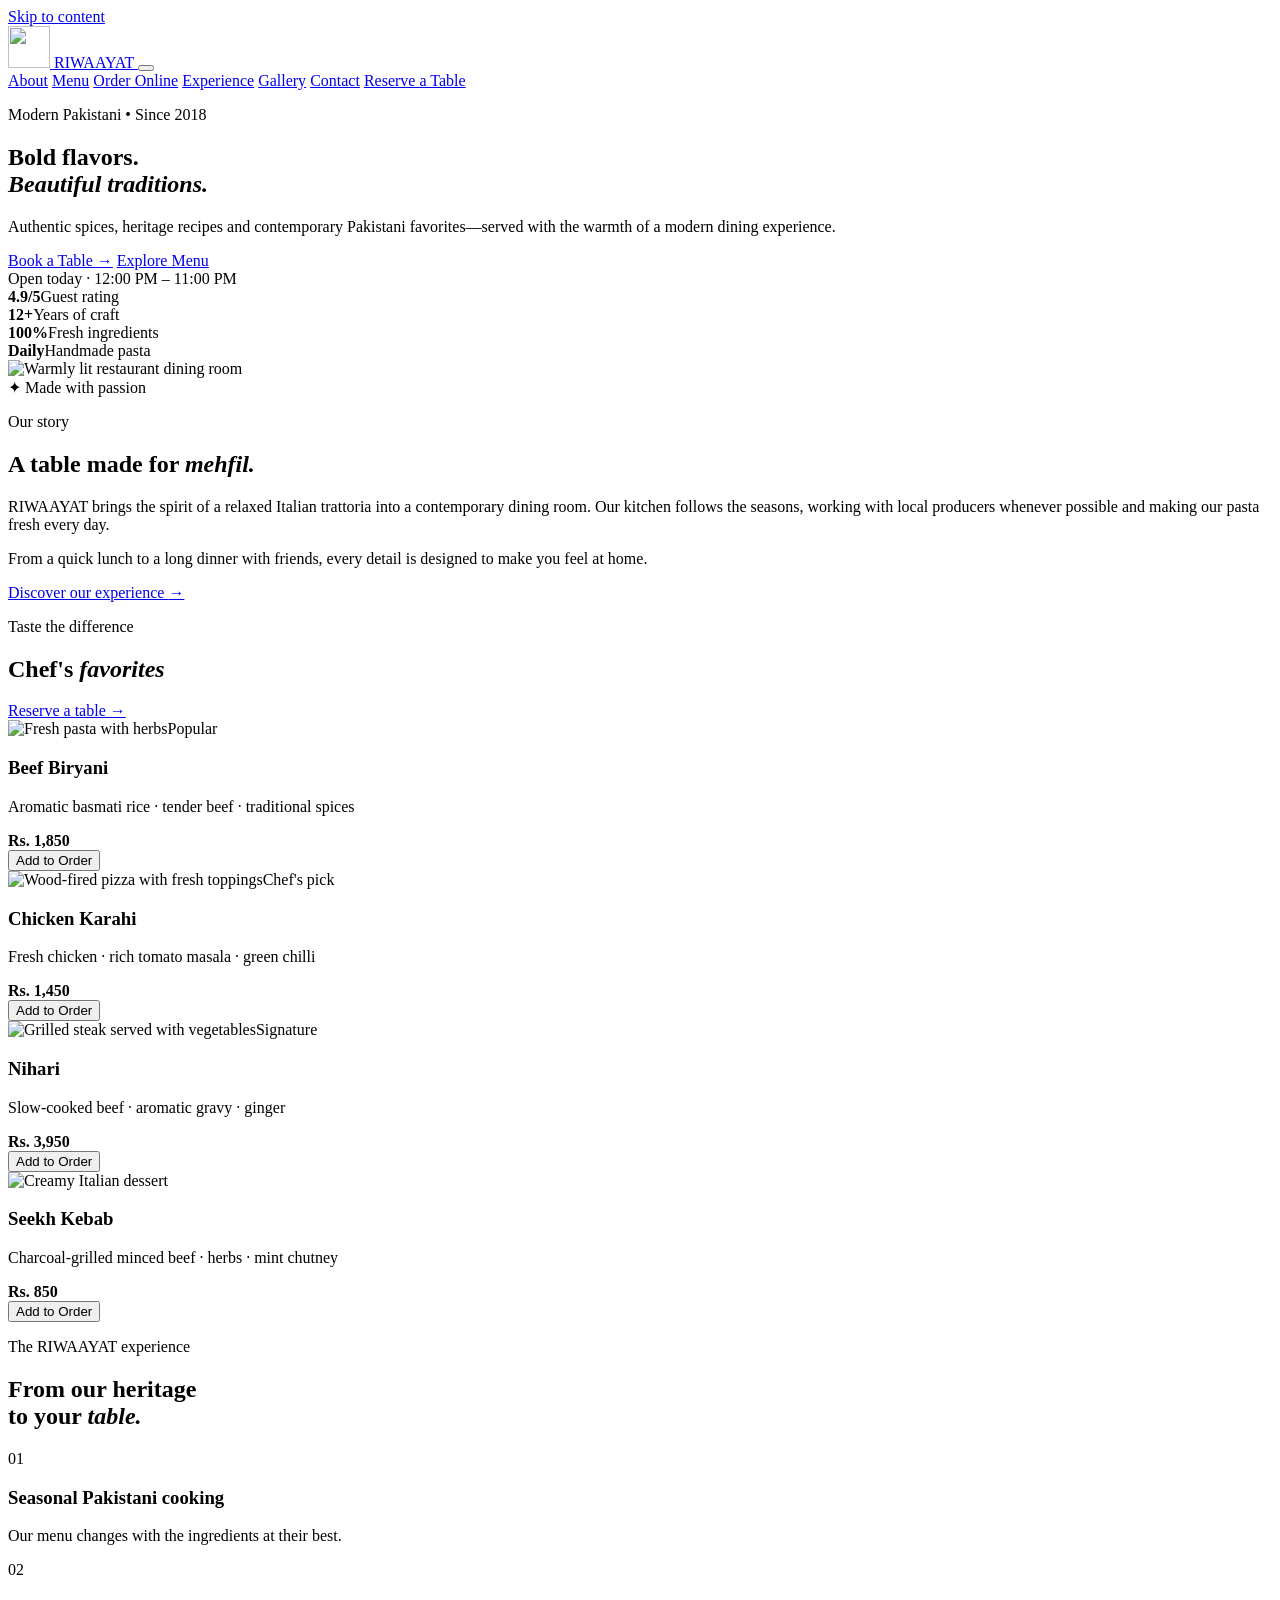
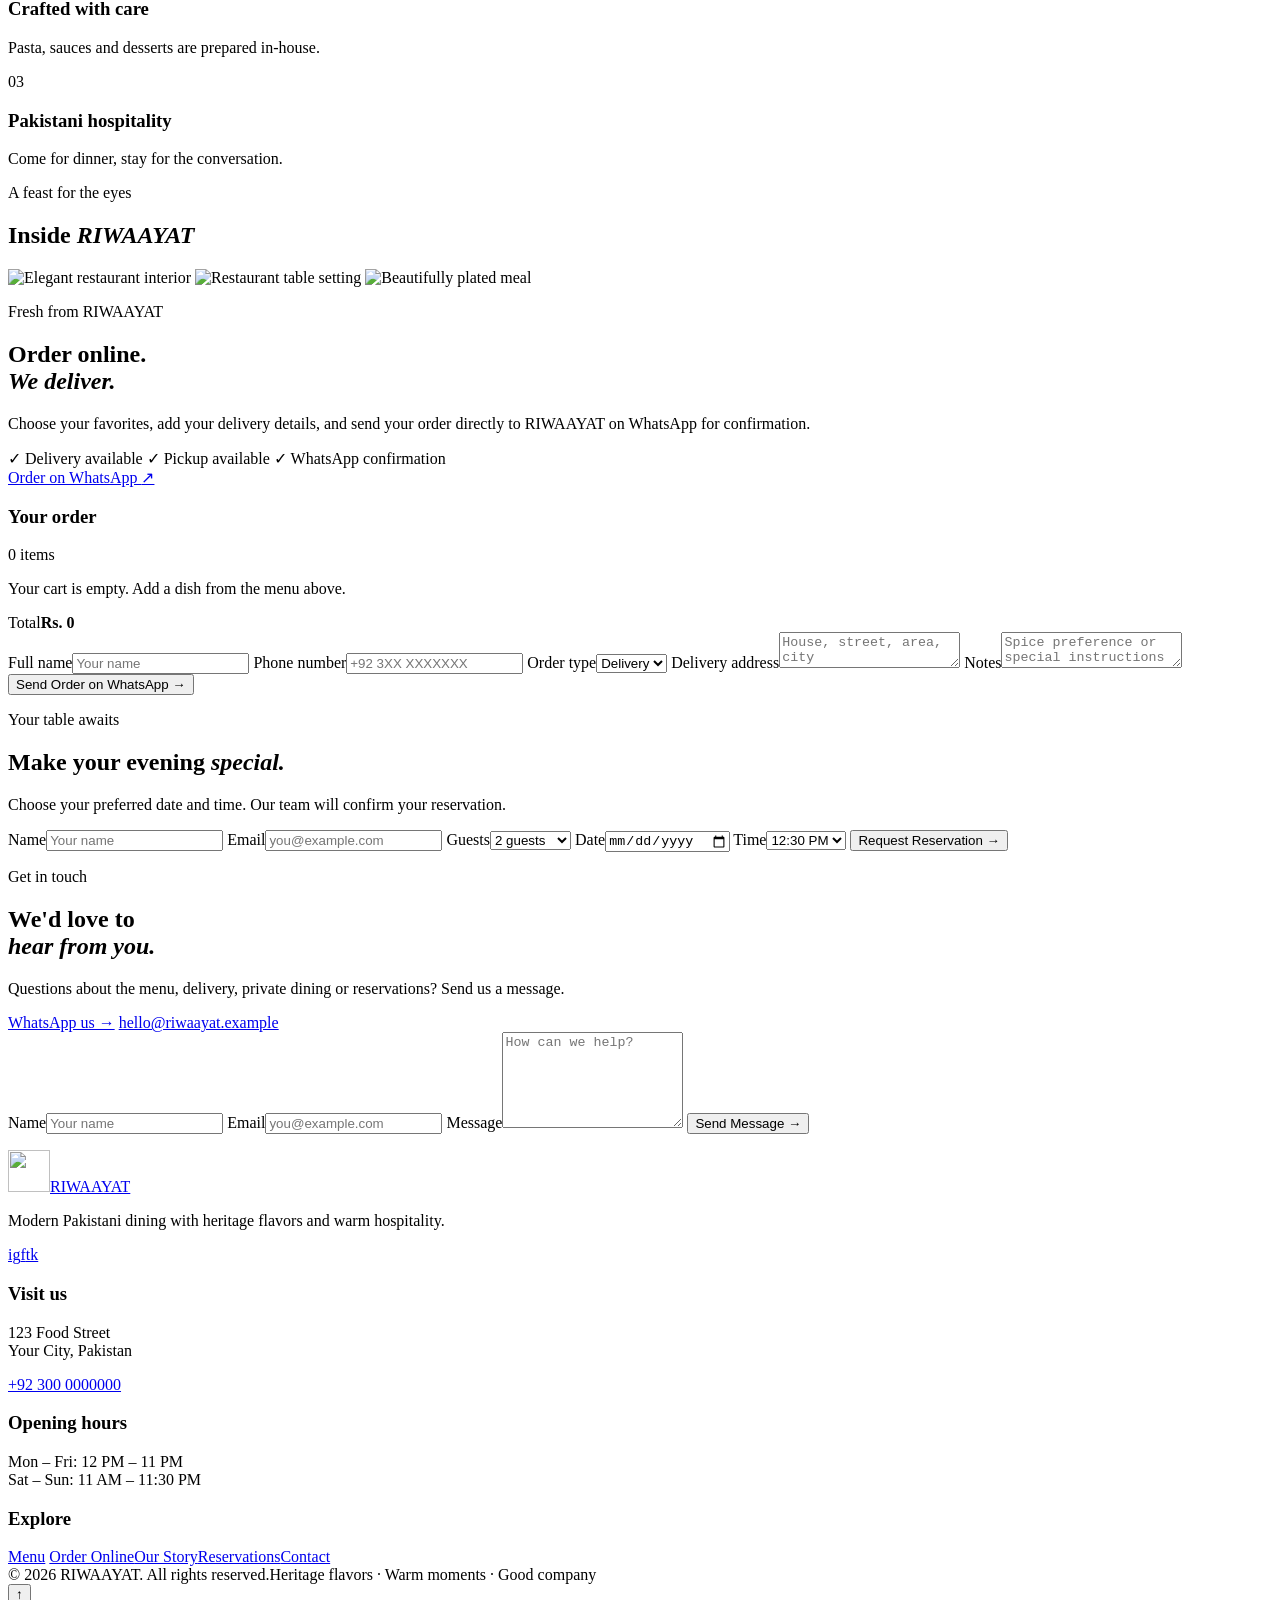
==== index.html @ e5d6a0ea "Add files via upload" ====
<!DOCTYPE html>
<html lang="en">
<head>
  <meta charset="UTF-8">
  <meta name="viewport" content="width=device-width, initial-scale=1.0">
  <title>RIWAAYAT | Modern Pakistani Restaurant</title>
  <meta name="description" content="RIWAAYAT is a modern Pakistani restaurant serving heritage flavors, contemporary dishes, seasonal ingredients, and warm hospitality. Reserve your table today.">
  <meta name="keywords" content="Pakistani restaurant, Pakistani food, desi cuisine, fine dining, restaurant, dinner, lunch, reservations">
  <meta name="author" content="RIWAAYAT Restaurant">
  <meta name="robots" content="index, follow">
  <link rel="canonical" href="https://example.com/">
  <meta property="og:type" content="website">
  <meta property="og:title" content="RIWAAYAT | Modern Pakistani Restaurant">
  <meta property="og:description" content="Modern Pakistani dining, heritage flavors, seasonal ingredients, and memorable experiences.">
  <meta property="og:image" content="https://images.unsplash.com/photo-1552566626-52f8b828add9?auto=format&fit=crop&w=1600&q=85">
  <meta property="og:url" content="https://example.com/">
  <meta name="twitter:card" content="summary_large_image">
  <link rel="icon" href="assets/logo.svg" type="image/svg+xml">
  <link rel="preconnect" href="https://fonts.googleapis.com">
  <link rel="preconnect" href="https://fonts.gstatic.com" crossorigin>
  <link href="https://fonts.googleapis.com/css2?family=DM+Sans:wght@400;500;600;700&family=Playfair+Display:wght@600;700&display=swap" rel="stylesheet">
  <link rel="stylesheet" href="css/style.css">
  <script type="application/ld+json">
  {
    "@context":"https://schema.org",
    "@type":"Restaurant",
    "name":"RIWAAYAT",
    "description":"Modern Pakistani restaurant serving heritage recipes, contemporary specialties and seasonal dishes.",
    "url":"https://example.com/",
    "telephone":"+92-300-0000000",
    "priceRange":"$$",
    "servesCuisine":["Pakistani","South Asian","Desi"],
    "acceptsReservations":"True",
    "openingHoursSpecification":[
      {"@type":"OpeningHoursSpecification","dayOfWeek":["Monday","Tuesday","Wednesday","Thursday","Friday"],"opens":"12:00","closes":"23:00"},
      {"@type":"OpeningHoursSpecification","dayOfWeek":["Saturday","Sunday"],"opens":"11:00","closes":"23:30"}
    ],
    "address":{"@type":"PostalAddress","streetAddress":"123 Food Street","addressLocality":"Your City","addressCountry":"PK"}
  }
  </script>
</head>
<body>
  <a class="skip-link" href="#main">Skip to content</a>

  <header class="site-header" id="top">
    <nav class="nav container" aria-label="Main navigation">
      <a class="brand" href="#top" aria-label="RIWAAYAT home">
        <img src="assets/logo.svg" alt="" width="42" height="42">
        <span>RIWAAYAT</span>
      </a>
      <button class="menu-toggle" aria-label="Open navigation menu" aria-expanded="false">
        <span></span><span></span><span></span>
      </button>
      <div class="nav-links">
        <a href="#about">About</a>
        <a href="#menu">Menu</a>
        <a href="#order">Order Online</a>
        <a href="#experience">Experience</a>
        <a href="#gallery">Gallery</a>
        <a href="#contact-us">Contact</a>
        <a class="nav-cta" href="#reserve">Reserve a Table</a>
      </div>
    </nav>
  </header>

  <main id="main">
    <section class="hero" aria-label="Restaurant introduction">
      <div class="hero-overlay"></div>
      <div class="container hero-content">
        <p class="eyebrow">Modern Pakistani • Since 2018</p>
        <h1>Bold flavors.<br><em>Beautiful traditions.</em></h1>
        <p class="hero-text">Authentic spices, heritage recipes and contemporary Pakistani favorites—served with the warmth of a modern dining experience.</p>
        <div class="hero-actions">
          <a class="btn btn-primary" href="#reserve">Book a Table <span>→</span></a>
          <a class="btn btn-ghost" href="#menu">Explore Menu</a>
        </div>
        <div class="hero-note">
          <span class="status-dot"></span>
          Open today · 12:00 PM – 11:00 PM
        </div>
      </div>
    </section>

    <section class="trust-strip" aria-label="Restaurant highlights">
      <div class="container trust-grid">
        <div><strong>4.9/5</strong><span>Guest rating</span></div>
        <div><strong>12+</strong><span>Years of craft</span></div>
        <div><strong>100%</strong><span>Fresh ingredients</span></div>
        <div><strong>Daily</strong><span>Handmade pasta</span></div>
      </div>
    </section>

    <section class="section about" id="about">
      <div class="container split">
        <div class="image-card">
          <img src="https://images.unsplash.com/photo-1550966871-3ed3cdb5ed0c?auto=format&fit=crop&w=1000&q=85" alt="Warmly lit restaurant dining room" loading="lazy">
          <div class="image-badge"><span>✦</span> Made with passion</div>
        </div>
        <div class="section-copy">
          <p class="eyebrow">Our story</p>
          <h2>A table made for <em>mehfil.</em></h2>
          <p>RIWAAYAT brings the spirit of a relaxed Italian trattoria into a contemporary dining room. Our kitchen follows the seasons, working with local producers whenever possible and making our pasta fresh every day.</p>
          <p>From a quick lunch to a long dinner with friends, every detail is designed to make you feel at home.</p>
          <a class="text-link" href="#experience">Discover our experience <span>→</span></a>
        </div>
      </div>
    </section>

    <section class="section menu-section" id="menu">
      <div class="container">
        <div class="section-heading">
          <div>
            <p class="eyebrow">Taste the difference</p>
            <h2>Chef's <em>favorites</em></h2>
          </div>
          <a class="text-link" href="#reserve">Reserve a table <span>→</span></a>
        </div>
        <div class="menu-grid">
          <article class="dish">
            <div class="dish-image"><img src="assets/biryani.jpg" alt="Fresh pasta with herbs" loading="lazy"><span class="dish-tag">Popular</span></div>
            <div class="dish-info"><div><h3>Beef Biryani</h3><p>Aromatic basmati rice · tender beef · traditional spices</p></div><strong>Rs. 1,850</strong></div><button class="add-order" data-item="Beef Biryani" data-price="1850">Add to Order</button></article>
          <article class="dish">
            <div class="dish-image"><img src="assets/karahi.jpg" alt="Wood-fired pizza with fresh toppings" loading="lazy"><span class="dish-tag">Chef's pick</span></div>
            <div class="dish-info"><div><h3>Chicken Karahi</h3><p>Fresh chicken · rich tomato masala · green chilli</p></div><strong>Rs. 1,450</strong></div><button class="add-order" data-item="Chicken Karahi" data-price="1450">Add to Order</button></article>
          <article class="dish">
            <div class="dish-image"><img src="assets/nihari.jpg" alt="Grilled steak served with vegetables" loading="lazy"><span class="dish-tag">Signature</span></div>
            <div class="dish-info"><div><h3>Nihari</h3><p>Slow-cooked beef · aromatic gravy · ginger</p></div><strong>Rs. 3,950</strong></div><button class="add-order" data-item="Nihari" data-price="3950">Add to Order</button></article>
          <article class="dish">
            <div class="dish-image"><img src="assets/seekh-kebab.jpg" alt="Creamy Italian dessert" loading="lazy"></div>
            <div class="dish-info"><div><h3>Seekh Kebab</h3><p>Charcoal-grilled minced beef · herbs · mint chutney</p></div><strong>Rs. 850</strong></div><button class="add-order" data-item="Seekh Kebab" data-price="850">Add to Order</button></article>
        </div>
      </div>
    </section>

    <section class="feature-band" id="experience">
      <div class="container feature-content">
        <div>
          <p class="eyebrow">The RIWAAYAT experience</p>
          <h2>From our heritage<br>to your <em>table.</em></h2>
        </div>
        <div class="feature-list">
          <div><span>01</span><div><h3>Seasonal Pakistani cooking</h3><p>Our menu changes with the ingredients at their best.</p></div></div>
          <div><span>02</span><div><h3>Crafted with care</h3><p>Pasta, sauces and desserts are prepared in-house.</p></div></div>
          <div><span>03</span><div><h3>Pakistani hospitality</h3><p>Come for dinner, stay for the conversation.</p></div></div>
        </div>
      </div>
    </section>

    <section class="section gallery-section" id="gallery">
      <div class="container">
        <div class="section-heading center">
          <p class="eyebrow">A feast for the eyes</p>
          <h2>Inside <em>RIWAAYAT</em></h2>
        </div>
        <div class="gallery-grid">
          <img class="g-large" src="https://images.unsplash.com/photo-1517248135467-4c7edcad34c4?auto=format&fit=crop&w=1200&q=85" alt="Elegant restaurant interior" loading="lazy">
          <img src="https://images.unsplash.com/photo-1414235077428-338989a2e8c0?auto=format&fit=crop&w=900&q=85" alt="Restaurant table setting" loading="lazy">
          <img src="https://images.unsplash.com/photo-1504674900247-0877df9cc836?auto=format&fit=crop&w=900&q=85" alt="Beautifully plated meal" loading="lazy">
        </div>
      </div>
    </section>


    <section class="section order-section" id="order">
      <div class="container order-layout">
        <div>
          <p class="eyebrow">Fresh from RIWAAYAT</p>
          <h2>Order online.<br><em>We deliver.</em></h2>
          <p class="order-intro">Choose your favorites, add your delivery details, and send your order directly to RIWAAYAT on WhatsApp for confirmation.</p>
          <div class="delivery-points">
            <span>✓ Delivery available</span>
            <span>✓ Pickup available</span>
            <span>✓ WhatsApp confirmation</span>
          </div>
          <a class="whatsapp-big" id="whatsappOrderLink" href="https://wa.me/923097596731" target="_blank" rel="noopener">Order on WhatsApp <span>↗</span></a>
        </div>
        <div class="order-card">
          <div class="order-card-head"><h3>Your order</h3><span id="cartCount">0 items</span></div>
          <div id="cartItems" class="cart-items"><p class="empty-cart">Your cart is empty. Add a dish from the menu above.</p></div>
          <div class="cart-total"><span>Total</span><strong id="cartTotal">Rs. 0</strong></div>
          <form id="orderForm" class="order-form">
            <label>Full name<input name="customer" required placeholder="Your name"></label>
            <label>Phone number<input name="phone" type="tel" required placeholder="+92 3XX XXXXXXX"></label>
            <label>Order type<select name="orderType" id="orderType"><option value="Delivery">Delivery</option><option value="Pickup">Pickup</option></select></label>
            <label id="addressWrap">Delivery address<textarea name="address" rows="2" placeholder="House, street, area, city"></textarea></label>
            <label>Notes<textarea name="notes" rows="2" placeholder="Spice preference or special instructions"></textarea></label>
            <button class="btn btn-primary" type="submit">Send Order on WhatsApp <span>→</span></button>
            <p class="form-message" id="orderMessage" role="status"></p>
          </form>
        </div>
      </div>
    </section>

    <section class="reserve-section" id="reserve">
      <div class="container reserve-box">
        <div>
          <p class="eyebrow">Your table awaits</p>
          <h2>Make your evening <em>special.</em></h2>
          <p>Choose your preferred date and time. Our team will confirm your reservation.</p>
        </div>
        <form class="reservation-form" id="reservationForm">
          <label>Name<input type="text" name="name" placeholder="Your name" required></label>
          <label>Email<input type="email" name="email" placeholder="you@example.com" required></label>
          <label>Guests<select name="guests"><option>2 guests</option><option>3 guests</option><option>4 guests</option><option>5 guests</option><option>6+ guests</option></select></label>
          <label>Date<input type="date" name="date" required></label>
          <label>Time<select name="time"><option>12:30 PM</option><option>2:00 PM</option><option>7:00 PM</option><option>8:30 PM</option><option>10:00 PM</option></select></label>
          <button class="btn btn-primary" type="submit">Request Reservation <span>→</span></button>
          <p class="form-message" role="status"></p>
        </form>
      </div>
    </section>

    <section class="section contact-section" id="contact-us">
      <div class="container contact-grid">
        <div>
          <p class="eyebrow">Get in touch</p>
          <h2>We'd love to<br><em>hear from you.</em></h2>
          <p>Questions about the menu, delivery, private dining or reservations? Send us a message.</p>
          <a class="whatsapp-line" href="https://wa.me/923097596731" target="_blank" rel="noopener">WhatsApp us →</a>
          <a class="email-line" href="mailto:hello@riwaayat.example">hello@riwaayat.example</a>
        </div>
        <form class="contact-form" id="contactForm">
          <label>Name<input name="name" required placeholder="Your name"></label>
          <label>Email<input name="email" type="email" required placeholder="you@example.com"></label>
          <label>Message<textarea name="message" rows="6" required placeholder="How can we help?"></textarea></label>
          <button class="btn btn-primary" type="submit">Send Message <span>→</span></button>
          <p class="form-message" id="contactMessage" role="status"></p>
        </form>
      </div>
    </section>

  </main>

  <footer class="footer" id="contact">
    <div class="container footer-grid">
      <div class="footer-brand">
        <a class="brand" href="#top"><img src="assets/logo.svg" alt="" width="42" height="42"><span>RIWAAYAT</span></a>
        <p>Modern Pakistani dining with heritage flavors and warm hospitality.</p>
        <div class="socials"><a href="#" aria-label="Instagram">ig</a><a href="#" aria-label="Facebook">f</a><a href="#" aria-label="TikTok">tk</a></div>
      </div>
      <div><h3>Visit us</h3><p>123 Food Street<br>Your City, Pakistan</p><a href="tel:+923097596731">+92 300 0000000</a></div>
      <div><h3>Opening hours</h3><p>Mon – Fri: 12 PM – 11 PM<br>Sat – Sun: 11 AM – 11:30 PM</p></div>
      <div><h3>Explore</h3><a href="#menu">Menu</a>
        <a href="#order">Order Online</a><a href="#about">Our Story</a><a href="#reserve">Reservations</a><a href="#contact-us">Contact</a></div>
    </div>
    <div class="container footer-bottom"><span>© 2026 RIWAAYAT. All rights reserved.</span><span>Heritage flavors · Warm moments · Good company</span></div>
  </footer>

  <button class="to-top" aria-label="Back to top">↑</button>
  <script src="js/script.js"></script>
</body>
</html>
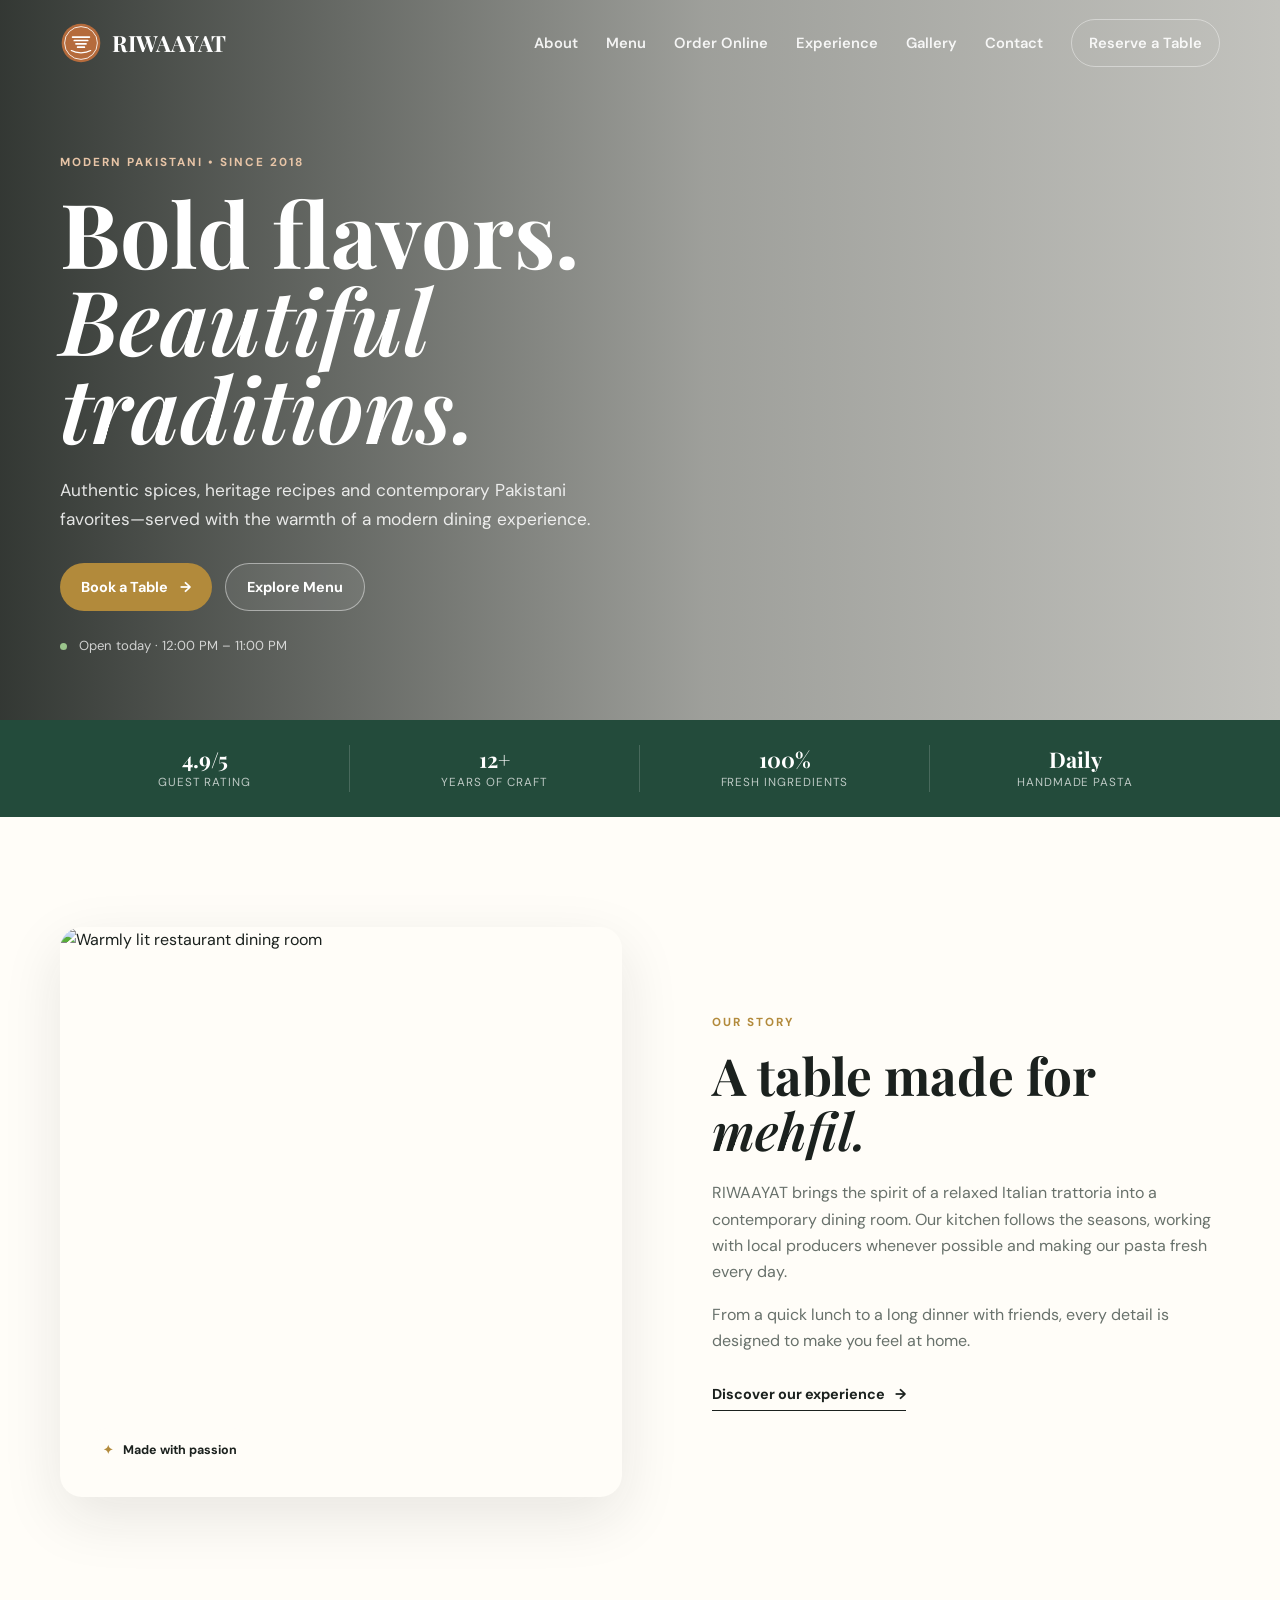
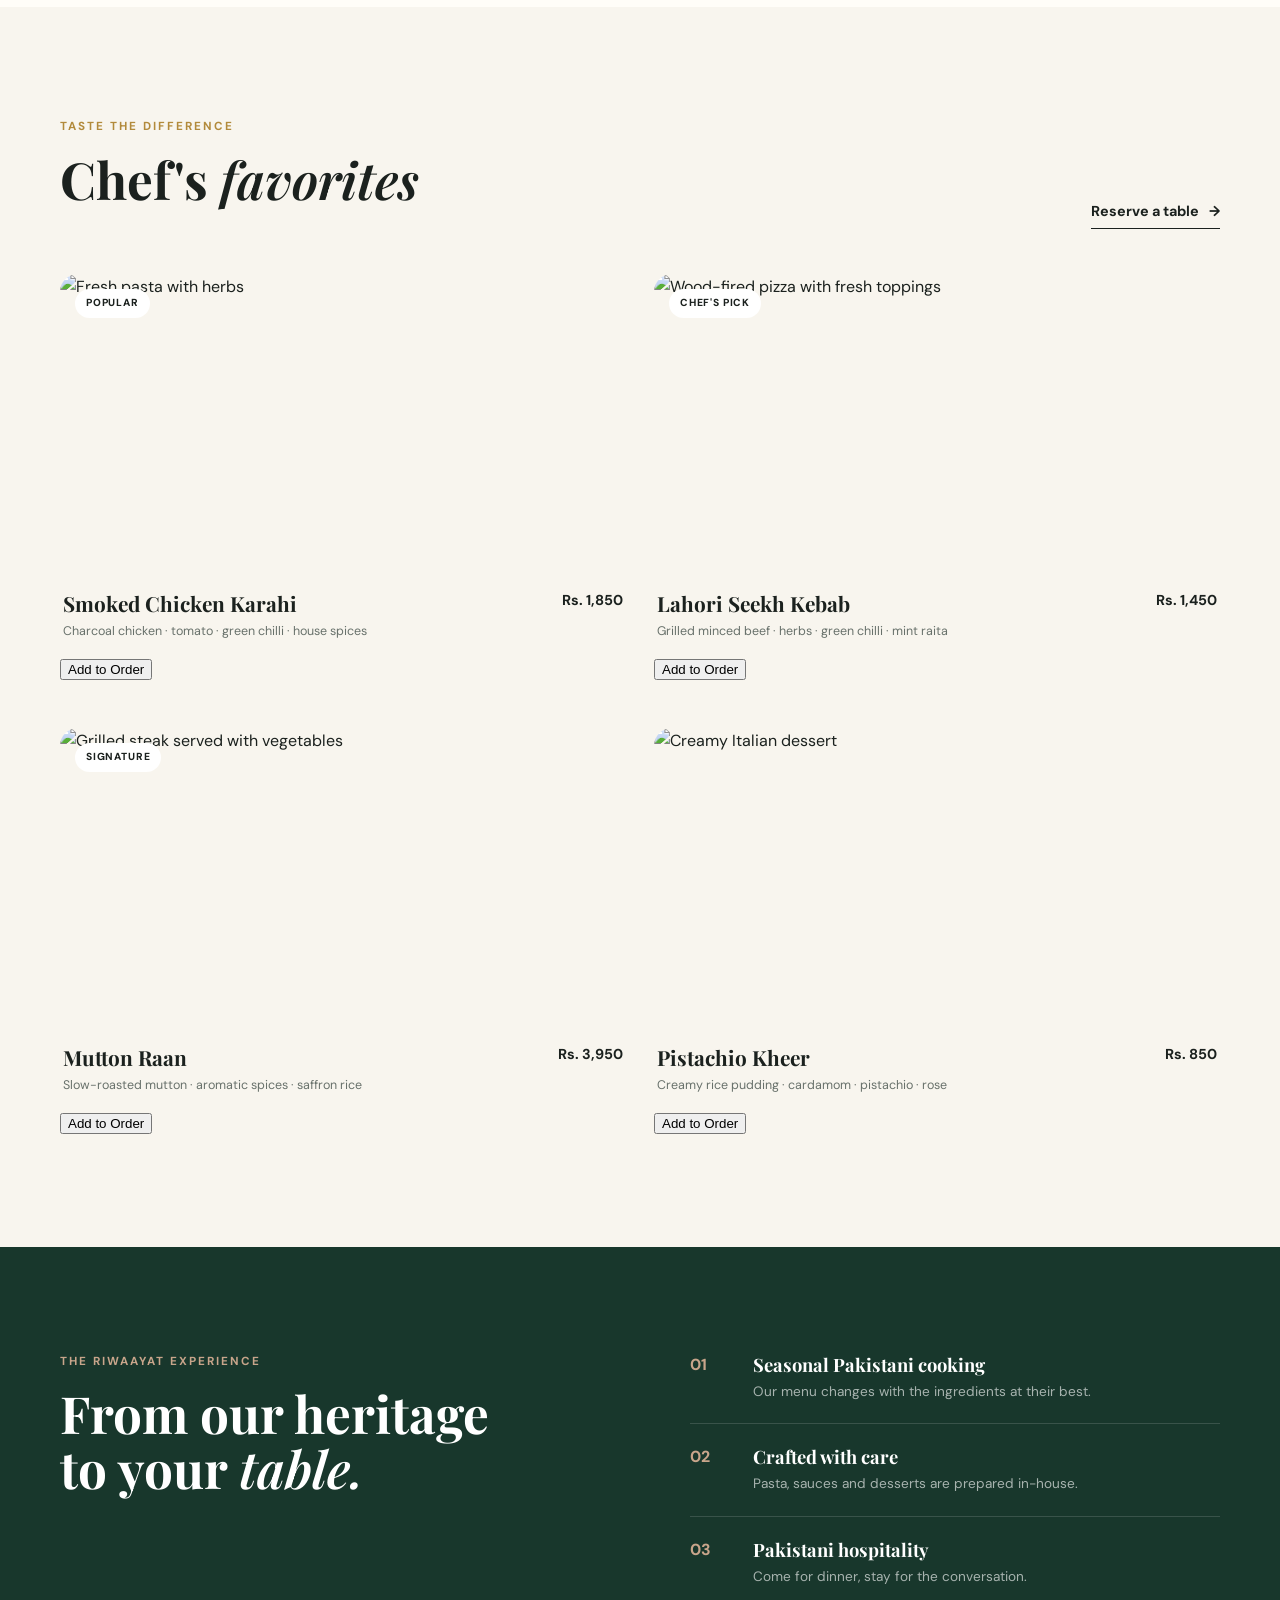
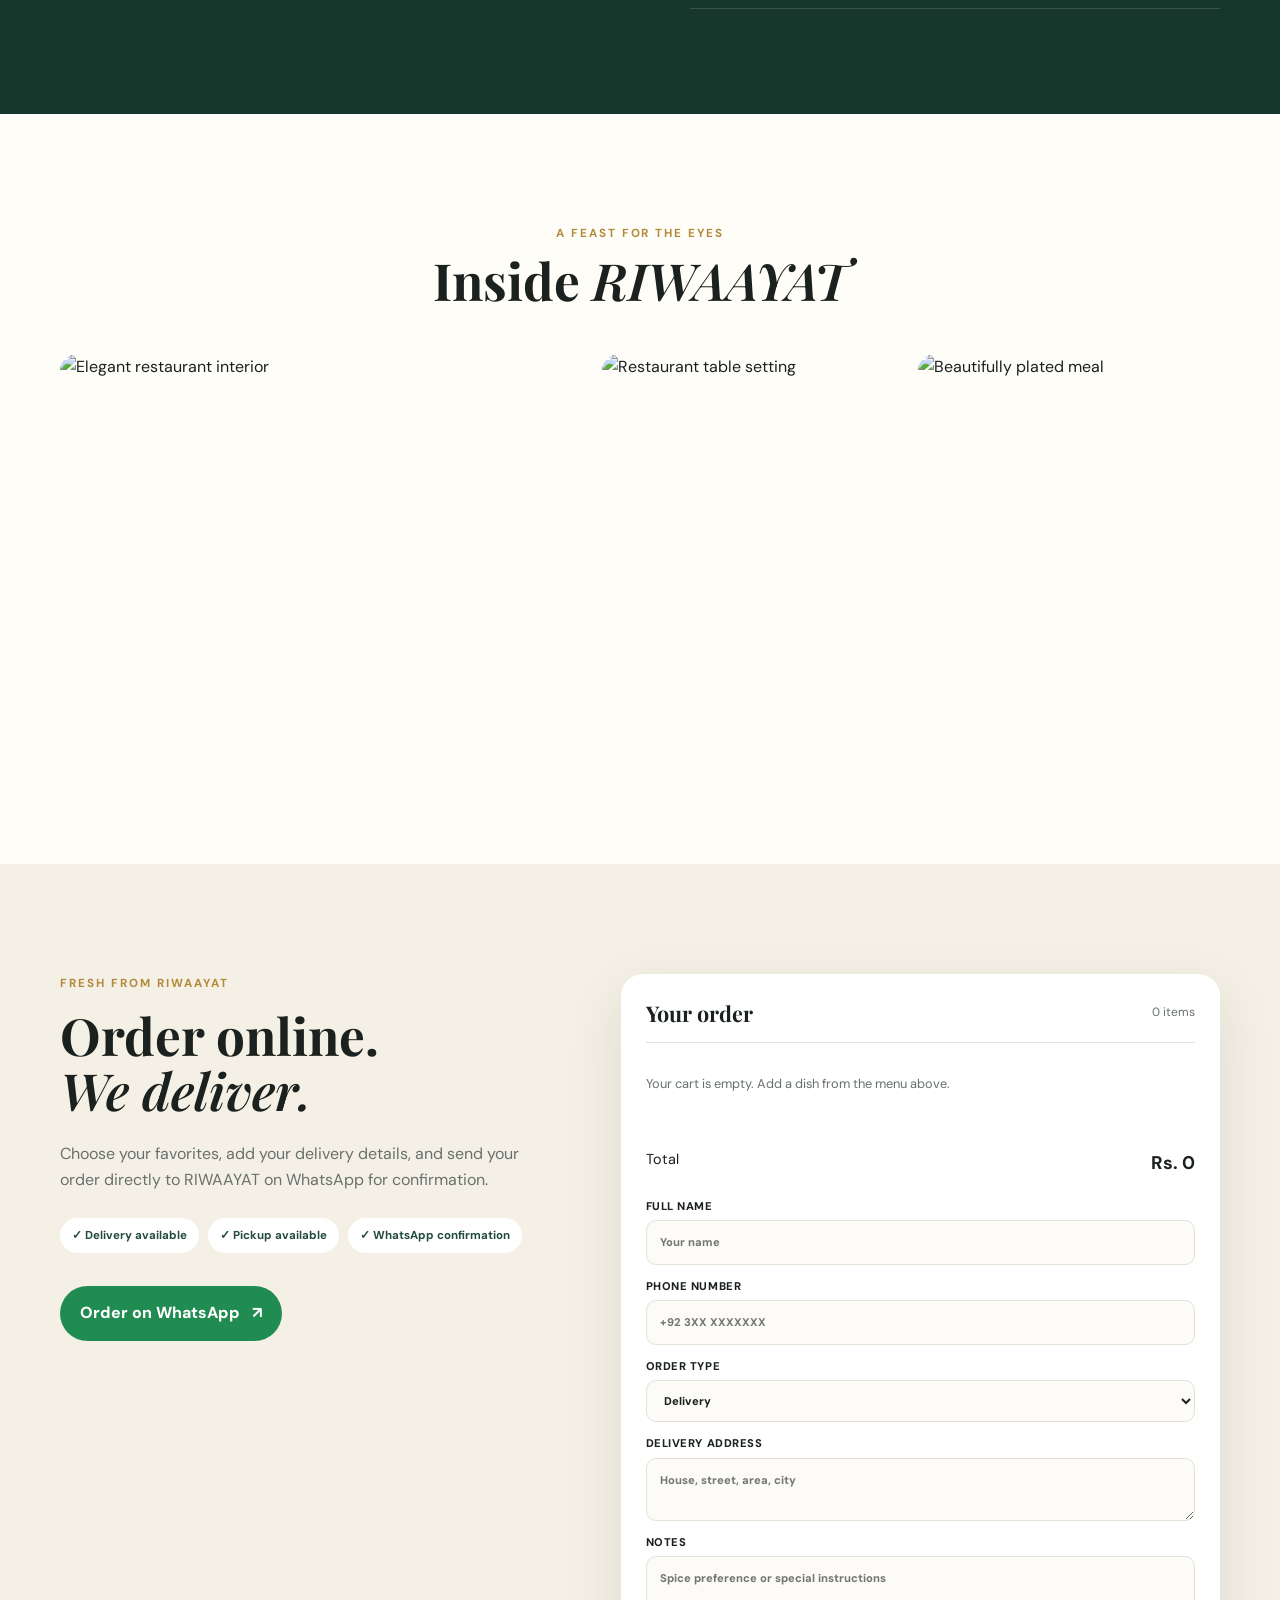
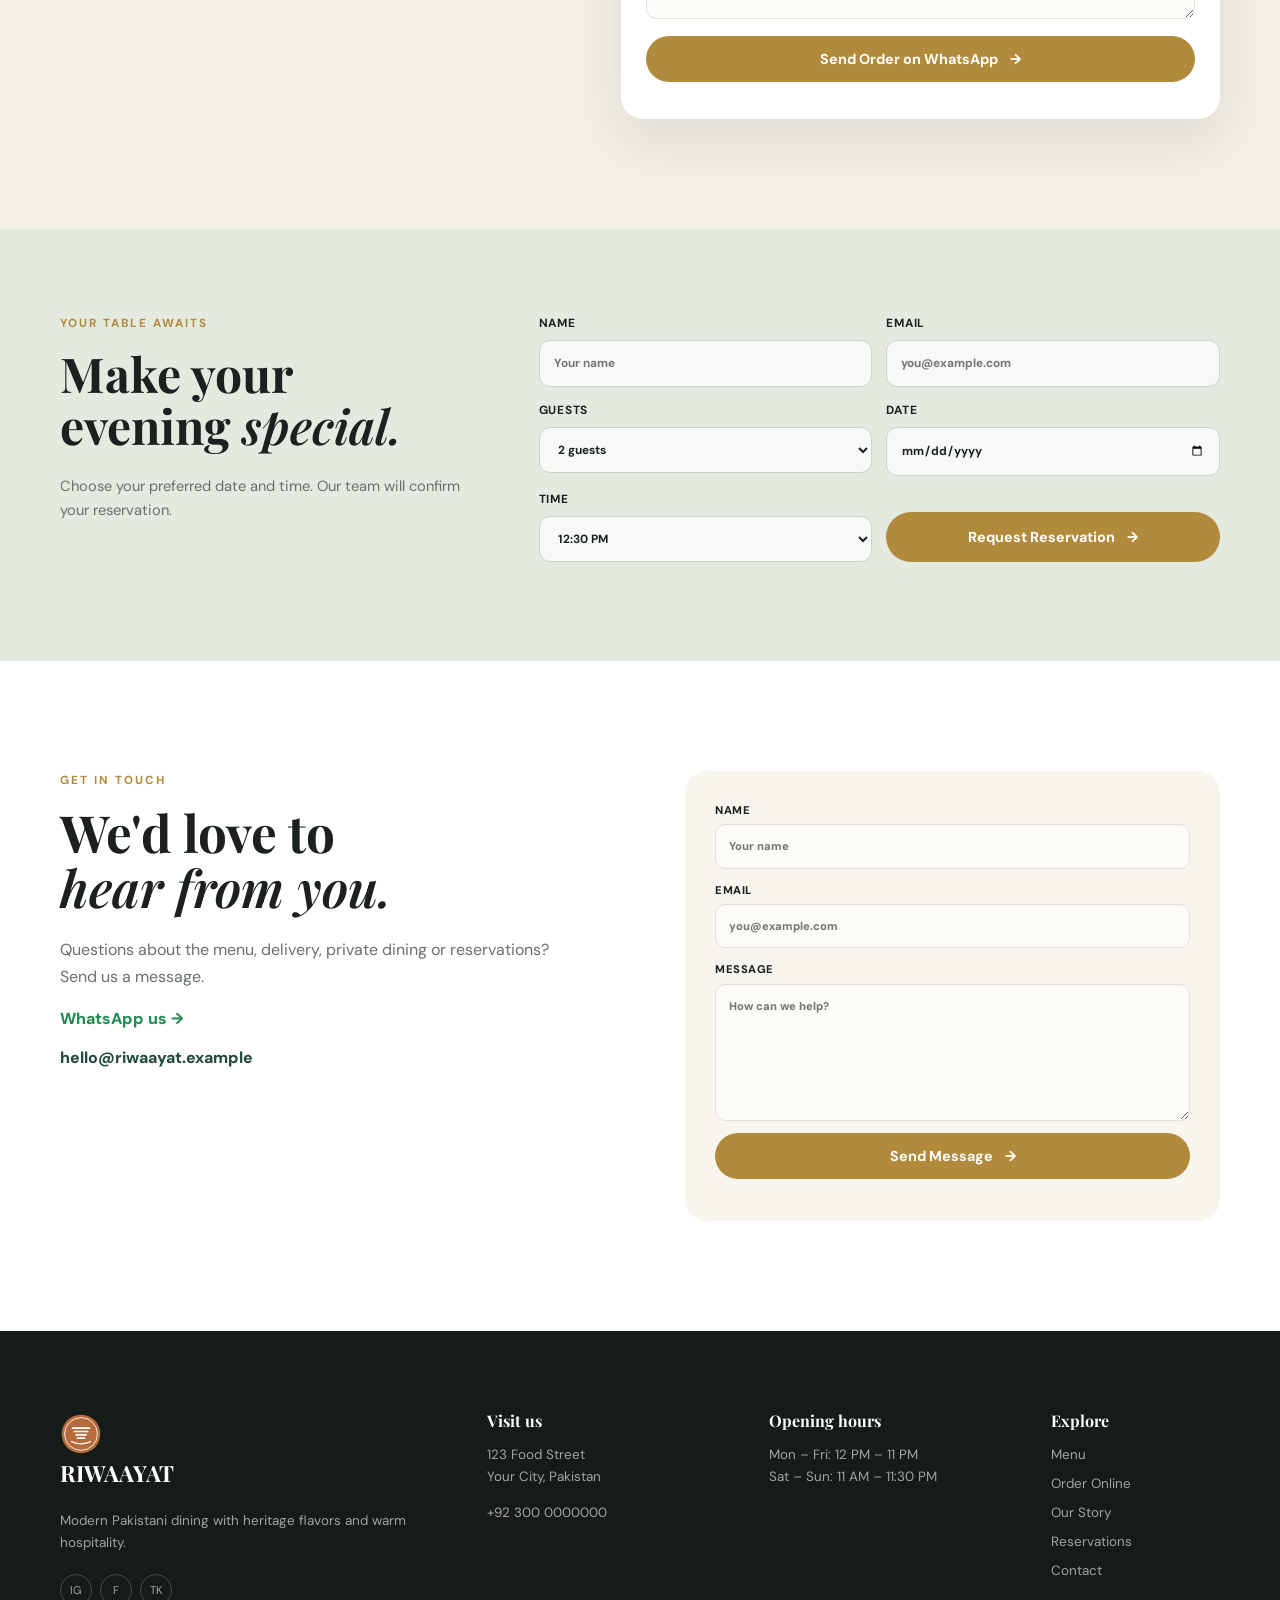
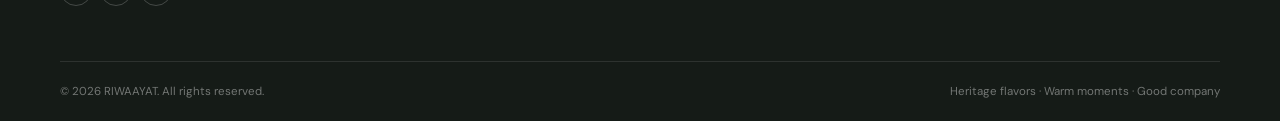
==== commit 057d2c82: "Add files via upload" ====
--- a/index.html
+++ b/index.html
@@ -117,17 +117,17 @@
         </div>
         <div class="menu-grid">
           <article class="dish">
-            <div class="dish-image"><img src="assets/biryani.jpg" alt="Fresh pasta with herbs" loading="lazy"><span class="dish-tag">Popular</span></div>
-            <div class="dish-info"><div><h3>Beef Biryani</h3><p>Aromatic basmati rice · tender beef · traditional spices</p></div><strong>Rs. 1,850</strong></div><button class="add-order" data-item="Beef Biryani" data-price="1850">Add to Order</button></article>
-          <article class="dish">
-            <div class="dish-image"><img src="assets/karahi.jpg" alt="Wood-fired pizza with fresh toppings" loading="lazy"><span class="dish-tag">Chef's pick</span></div>
-            <div class="dish-info"><div><h3>Chicken Karahi</h3><p>Fresh chicken · rich tomato masala · green chilli</p></div><strong>Rs. 1,450</strong></div><button class="add-order" data-item="Chicken Karahi" data-price="1450">Add to Order</button></article>
-          <article class="dish">
-            <div class="dish-image"><img src="assets/nihari.jpg" alt="Grilled steak served with vegetables" loading="lazy"><span class="dish-tag">Signature</span></div>
-            <div class="dish-info"><div><h3>Nihari</h3><p>Slow-cooked beef · aromatic gravy · ginger</p></div><strong>Rs. 3,950</strong></div><button class="add-order" data-item="Nihari" data-price="3950">Add to Order</button></article>
-          <article class="dish">
-            <div class="dish-image"><img src="assets/seekh-kebab.jpg" alt="Creamy Italian dessert" loading="lazy"></div>
-            <div class="dish-info"><div><h3>Seekh Kebab</h3><p>Charcoal-grilled minced beef · herbs · mint chutney</p></div><strong>Rs. 850</strong></div><button class="add-order" data-item="Seekh Kebab" data-price="850">Add to Order</button></article>
+            <div class="dish-image"><img src="https://images.unsplash.com/photo-1473093295043-cdd812d0e601?auto=format&fit=crop&w=800&q=85" alt="Fresh pasta with herbs" loading="lazy"><span class="dish-tag">Popular</span></div>
+            <div class="dish-info"><div><h3>Smoked Chicken Karahi</h3><p>Charcoal chicken · tomato · green chilli · house spices</p></div><strong>Rs. 1,850</strong></div><button class="add-order" data-item="Smoked Chicken Karahi" data-price="1850">Add to Order</button></article>
+          <article class="dish">
+            <div class="dish-image"><img src="https://images.unsplash.com/photo-1574071318508-1cdbab80d002?auto=format&fit=crop&w=800&q=85" alt="Wood-fired pizza with fresh toppings" loading="lazy"><span class="dish-tag">Chef's pick</span></div>
+            <div class="dish-info"><div><h3>Lahori Seekh Kebab</h3><p>Grilled minced beef · herbs · green chilli · mint raita</p></div><strong>Rs. 1,450</strong></div><button class="add-order" data-item="Lahori Seekh Kebab" data-price="1450">Add to Order</button></article>
+          <article class="dish">
+            <div class="dish-image"><img src="https://images.unsplash.com/photo-1544025162-d76694265947?auto=format&fit=crop&w=800&q=85" alt="Grilled steak served with vegetables" loading="lazy"><span class="dish-tag">Signature</span></div>
+            <div class="dish-info"><div><h3>Mutton Raan</h3><p>Slow-roasted mutton · aromatic spices · saffron rice</p></div><strong>Rs. 3,950</strong></div><button class="add-order" data-item="Mutton Raan" data-price="3950">Add to Order</button></article>
+          <article class="dish">
+            <div class="dish-image"><img src="https://images.unsplash.com/photo-1571877227200-a0d98ea607e9?auto=format&fit=crop&w=800&q=85" alt="Creamy Italian dessert" loading="lazy"></div>
+            <div class="dish-info"><div><h3>Pistachio Kheer</h3><p>Creamy rice pudding · cardamom · pistachio · rose</p></div><strong>Rs. 850</strong></div><button class="add-order" data-item="Pistachio Kheer" data-price="850">Add to Order</button></article>
         </div>
       </div>
     </section>
@@ -172,7 +172,7 @@
             <span>✓ Pickup available</span>
             <span>✓ WhatsApp confirmation</span>
           </div>
-          <a class="whatsapp-big" id="whatsappOrderLink" href="https://wa.me/923097596731" target="_blank" rel="noopener">Order on WhatsApp <span>↗</span></a>
+          <a class="whatsapp-big" id="whatsappOrderLink" href="https://wa.me/923000000000" target="_blank" rel="noopener">Order on WhatsApp <span>↗</span></a>
         </div>
         <div class="order-card">
           <div class="order-card-head"><h3>Your order</h3><span id="cartCount">0 items</span></div>
@@ -216,7 +216,7 @@
           <p class="eyebrow">Get in touch</p>
           <h2>We'd love to<br><em>hear from you.</em></h2>
           <p>Questions about the menu, delivery, private dining or reservations? Send us a message.</p>
-          <a class="whatsapp-line" href="https://wa.me/923097596731" target="_blank" rel="noopener">WhatsApp us →</a>
+          <a class="whatsapp-line" href="https://wa.me/923000000000" target="_blank" rel="noopener">WhatsApp us →</a>
           <a class="email-line" href="mailto:hello@riwaayat.example">hello@riwaayat.example</a>
         </div>
         <form class="contact-form" id="contactForm">
@@ -238,7 +238,7 @@
         <p>Modern Pakistani dining with heritage flavors and warm hospitality.</p>
         <div class="socials"><a href="#" aria-label="Instagram">ig</a><a href="#" aria-label="Facebook">f</a><a href="#" aria-label="TikTok">tk</a></div>
       </div>
-      <div><h3>Visit us</h3><p>123 Food Street<br>Your City, Pakistan</p><a href="tel:+923097596731">+92 300 0000000</a></div>
+      <div><h3>Visit us</h3><p>123 Food Street<br>Your City, Pakistan</p><a href="tel:+923000000000">+92 300 0000000</a></div>
       <div><h3>Opening hours</h3><p>Mon – Fri: 12 PM – 11 PM<br>Sat – Sun: 11 AM – 11:30 PM</p></div>
       <div><h3>Explore</h3><a href="#menu">Menu</a>
         <a href="#order">Order Online</a><a href="#about">Our Story</a><a href="#reserve">Reservations</a><a href="#contact-us">Contact</a></div>
--- a/css/style.css
+++ b/css/style.css
@@ -0,0 +1,60 @@
+:root{
+  --ink:#1b211e; --muted:#68716b; --cream:#f8f5ee; --paper:#fffdf8;
+  --olive:#234b3b; --sage:#e4eadf; --accent:#b28a3b; --line:#e6e1d7;
+  --shadow:0 20px 60px rgba(25,31,27,.10); --radius:22px;
+}
+*{box-sizing:border-box}
+html{scroll-behavior:smooth}
+body{margin:0;color:var(--ink);background:var(--paper);font-family:"DM Sans",sans-serif;line-height:1.65}
+img{display:block;max-width:100%}
+a{color:inherit;text-decoration:none}
+.container{width:min(1160px,calc(100% - 40px));margin:auto}
+.skip-link{position:absolute;left:-999px;top:10px;background:#fff;padding:10px 16px;z-index:1000}.skip-link:focus{left:10px}
+.site-header{position:absolute;top:0;left:0;right:0;z-index:20;color:#fff}
+.nav{height:86px;display:flex;align-items:center;justify-content:space-between}
+.brand{display:flex;align-items:center;gap:10px;font-family:"Playfair Display",serif;font-size:1.4rem;font-weight:700}
+.brand img{width:42px;height:42px}
+.nav-links{display:flex;align-items:center;gap:28px;font-size:.92rem;font-weight:600}.nav-links a{opacity:.9;transition:.2s}.nav-links a:hover{opacity:1}
+.nav-cta{padding:11px 17px;border:1px solid rgba(255,255,255,.45);border-radius:999px}
+.menu-toggle{display:none;background:none;border:0;color:#fff}.menu-toggle span{display:block;width:25px;height:2px;background:#fff;margin:5px}
+.hero{min-height:720px;display:flex;align-items:center;position:relative;color:#fff;background:url("https://images.unsplash.com/photo-1552566626-52f8b828add9?auto=format&fit=crop&w=2000&q=90") center/cover}
+.hero-overlay{position:absolute;inset:0;background:linear-gradient(90deg,rgba(12,18,14,.84),rgba(12,18,14,.40) 55%,rgba(12,18,14,.25))}
+.hero-content{position:relative;padding-top:90px}.eyebrow{text-transform:uppercase;letter-spacing:.17em;font-size:.73rem;font-weight:700;margin:0 0 15px;color:var(--accent)}
+.hero .eyebrow{color:#e8c5a7}.hero h1{font:700 clamp(3.3rem,7vw,6.4rem)/.98 "Playfair Display",serif;margin:0 0 25px;max-width:760px}.hero h1 em,h2 em{font-style:italic;font-weight:600}
+.hero-text{font-size:1.08rem;max-width:580px;color:rgba(255,255,255,.86);margin-bottom:30px}
+.hero-actions{display:flex;gap:13px;flex-wrap:wrap}.btn{border:0;border-radius:999px;padding:14px 21px;font:700 .9rem "DM Sans",sans-serif;cursor:pointer;display:inline-flex;gap:12px;align-items:center;justify-content:center;transition:transform .2s,box-shadow .2s}.btn:hover{transform:translateY(-2px);box-shadow:0 10px 25px rgba(0,0,0,.15)}
+.btn-primary{background:var(--accent);color:#fff}.btn-ghost{border:1px solid rgba(255,255,255,.45);color:#fff;background:rgba(255,255,255,.07)}
+.hero-note{margin-top:24px;font-size:.82rem;color:rgba(255,255,255,.75)}.status-dot{display:inline-block;width:7px;height:7px;background:#9bc58c;border-radius:50%;margin-right:8px}
+.trust-strip{background:var(--olive);color:#fff}.trust-grid{display:grid;grid-template-columns:repeat(4,1fr);padding:25px 0}.trust-grid>div{text-align:center;border-right:1px solid rgba(255,255,255,.17)}.trust-grid>div:last-child{border:0}.trust-grid strong,.trust-grid span{display:block}.trust-grid strong{font:700 1.35rem "Playfair Display",serif}.trust-grid span{font-size:.73rem;opacity:.7;text-transform:uppercase;letter-spacing:.08em}
+.section{padding:110px 0}.split{display:grid;grid-template-columns:1.05fr .95fr;gap:90px;align-items:center}.image-card{position:relative}.image-card img{width:100%;height:570px;object-fit:cover;border-radius:var(--radius);box-shadow:var(--shadow)}.image-badge{position:absolute;bottom:25px;left:25px;background:var(--paper);padding:12px 18px;border-radius:999px;font-size:.78rem;font-weight:700}.image-badge span{color:var(--accent);margin-right:7px}
+h2{font:700 clamp(2.4rem,4vw,4rem)/1.08 "Playfair Display",serif;margin:0 0 22px} .section-copy>p:not(.eyebrow){color:var(--muted);max-width:540px}.text-link{display:inline-flex;gap:10px;margin-top:12px;font-weight:700;font-size:.9rem;border-bottom:1px solid var(--ink);padding-bottom:4px}.text-link span{transition:.2s}.text-link:hover span{transform:translateX(4px)}
+.menu-section{background:var(--cream)}.section-heading{display:flex;align-items:end;justify-content:space-between;margin-bottom:45px}.menu-grid{display:grid;grid-template-columns:repeat(2,1fr);gap:45px 28px}.dish-image{height:300px;position:relative;overflow:hidden;border-radius:18px}.dish-image img{width:100%;height:100%;object-fit:cover;transition:transform .5s}.dish:hover .dish-image img{transform:scale(1.04)}.dish-tag{position:absolute;top:15px;left:15px;background:#fff;padding:6px 11px;border-radius:999px;text-transform:uppercase;font-size:.64rem;font-weight:800;letter-spacing:.08em}.dish-info{display:flex;justify-content:space-between;gap:15px;padding:15px 3px}.dish-info h3{margin:0 0 4px;font:700 1.3rem "Playfair Display",serif}.dish-info p{margin:0;color:var(--muted);font-size:.78rem}.dish-info>strong{white-space:nowrap;font-size:.9rem}
+.feature-band{background:#18372c;color:#fff;padding:105px 0}.feature-content{display:grid;grid-template-columns:1fr 1fr;gap:100px}.feature-band .eyebrow{color:#c8a58b}.feature-band h2{margin:0}.feature-list>div{display:grid;grid-template-columns:45px 1fr;gap:18px;padding:20px 0;border-bottom:1px solid rgba(255,255,255,.14)}.feature-list>div:first-child{padding-top:0}.feature-list span{color:#c8a58b;font-weight:700}.feature-list h3{margin:0 0 4px;font:700 1.15rem "Playfair Display",serif}.feature-list p{margin:0;color:rgba(255,255,255,.62);font-size:.85rem}
+.gallery-section{padding-bottom:120px}.center{text-align:center;display:block}.center .eyebrow{margin-bottom:10px}.gallery-grid{display:grid;grid-template-columns:1.4fr .8fr .8fr;gap:14px}.gallery-grid img{width:100%;height:390px;object-fit:cover;border-radius:17px}.gallery-grid .g-large{height:390px}
+.reserve-section{background:var(--sage);padding:85px 0}.reserve-box{display:grid;grid-template-columns:.75fr 1.25fr;gap:70px;align-items:start}.reserve-box h2{font-size:3rem}.reserve-box>div>p:not(.eyebrow){color:var(--muted);font-size:.92rem}.reservation-form{display:grid;grid-template-columns:repeat(2,1fr);gap:14px}.reservation-form label{font-size:.74rem;font-weight:700;text-transform:uppercase;letter-spacing:.06em}.reservation-form input,.reservation-form select{display:block;width:100%;margin-top:6px;border:1px solid #ccd5c7;background:rgba(255,255,255,.72);padding:13px 14px;border-radius:11px;font:inherit;color:var(--ink);outline:none}.reservation-form input:focus,.reservation-form select:focus{border-color:var(--olive);box-shadow:0 0 0 3px rgba(82,98,79,.12)}.reservation-form .btn{margin-top:22px;width:100%}.form-message{grid-column:1/-1;margin:0;color:var(--olive);font-size:.82rem}
+.footer{background:#151b17;color:#fff;padding:75px 0 20px}.footer-grid{display:grid;grid-template-columns:1.6fr 1fr 1fr .7fr;gap:40px;padding-bottom:55px}.footer .brand{margin-bottom:18px}.footer p,.footer a:not(.brand){color:rgba(255,255,255,.6);font-size:.84rem}.footer h3{font:700 1rem "Playfair Display",serif;margin:4px 0 13px}.footer-grid>div>a{display:block;margin:7px 0}.socials{display:flex;gap:8px;margin-top:20px}.socials a{width:32px;height:32px;border:1px solid rgba(255,255,255,.2);border-radius:50%;display:grid!important;place-items:center;font-size:.7rem!important;text-transform:uppercase}.footer-bottom{border-top:1px solid rgba(255,255,255,.1);padding-top:20px;display:flex;justify-content:space-between;color:rgba(255,255,255,.4);font-size:.72rem}
+.to-top{position:fixed;right:20px;bottom:20px;width:42px;height:42px;border:0;border-radius:50%;background:var(--accent);color:#fff;cursor:pointer;opacity:0;pointer-events:none;transition:.2s;z-index:10}.to-top.show{opacity:1;pointer-events:auto}
+@media(max-width:800px){
+  .container{width:min(100% - 28px,600px)}.nav{height:72px}.menu-toggle{display:block}.nav-links{position:absolute;top:72px;left:14px;right:14px;background:#fff;color:var(--ink);padding:18px;border-radius:15px;display:none;flex-direction:column;align-items:stretch;gap:0;box-shadow:var(--shadow)}.nav-links.open{display:flex}.nav-links a{padding:10px}.nav-cta{border:0;padding:10px;background:var(--olive);color:#fff;text-align:center}
+  .hero{min-height:670px}.hero h1{font-size:3.6rem}.hero-text{font-size:.96rem}.trust-grid{grid-template-columns:repeat(2,1fr);gap:20px}.trust-grid>div:nth-child(2){border:0}.trust-grid>div{border-color:rgba(255,255,255,.17)}
+  .section{padding:75px 0}.split,.feature-content,.reserve-box{grid-template-columns:1fr;gap:45px}.image-card img{height:420px}.menu-grid{grid-template-columns:1fr}.section-heading{align-items:start;gap:20px;flex-direction:column}.gallery-grid{grid-template-columns:1fr 1fr}.gallery-grid .g-large{grid-column:1/-1;height:300px}.gallery-grid img{height:230px}.footer-grid{grid-template-columns:1fr 1fr}.footer-bottom{gap:12px;flex-direction:column}
+}
+@media(max-width:480px){
+  .hero h1{font-size:3rem}.hero-actions .btn{width:100%}.hero-actions{width:100%}.trust-grid{grid-template-columns:1fr 1fr}.dish-image{height:260px}.reservation-form{grid-template-columns:1fr}.reservation-form .btn,.form-message{grid-column:1}.gallery-grid{grid-template-columns:1fr}.gallery-grid .g-large,.gallery-grid img{height:260px;grid-column:auto}.footer-grid{grid-template-columns:1fr}
+}
+
+
+/* Online ordering and contact */
+.order-section{background:#f5f0e6}
+.order-layout{display:grid;grid-template-columns:.9fr 1.1fr;gap:70px;align-items:start}
+.order-intro,.contact-section p:not(.eyebrow){color:var(--muted);max-width:520px}
+.delivery-points{display:flex;flex-wrap:wrap;gap:9px;margin:25px 0}.delivery-points span{background:#fff;padding:8px 12px;border-radius:999px;font-size:.72rem;font-weight:700;color:var(--olive)}
+.whatsapp-big{display:inline-flex;gap:12px;align-items:center;background:#218c52;color:#fff;border-radius:999px;padding:14px 20px;font-weight:800;margin-top:8px}
+.order-card{background:#fff;border-radius:22px;padding:25px;box-shadow:var(--shadow)}
+.order-card-head{display:flex;justify-content:space-between;align-items:center;border-bottom:1px solid var(--line);padding-bottom:15px}.order-card-head h3{font:700 1.35rem "Playfair Display",serif;margin:0}.order-card-head span{font-size:.75rem;color:var(--muted)}
+.cart-items{min-height:75px}.empty-cart{font-size:.8rem;color:var(--muted);padding:18px 0}
+.cart-row{display:flex;justify-content:space-between;gap:15px;padding:13px 0;border-bottom:1px solid var(--line)}.cart-row strong{display:block;font-size:.86rem}.cart-row small{display:block;color:var(--muted);font-size:.73rem;margin-top:2px}.qty{display:flex;align-items:center;gap:9px}.qty button{width:26px;height:26px;border:1px solid var(--line);background:#fff;border-radius:50%;cursor:pointer}.qty span{font-weight:700;font-size:.8rem}
+.cart-total{display:flex;justify-content:space-between;padding:18px 0;font-size:.9rem}.cart-total strong{font-size:1.15rem}
+.order-form,.contact-form{display:grid;gap:12px}.order-form label,.contact-form label{font-size:.7rem;font-weight:800;text-transform:uppercase;letter-spacing:.05em}.order-form input,.order-form select,.order-form textarea,.contact-form input,.contact-form textarea{display:block;width:100%;margin-top:5px;border:1px solid var(--line);background:#fcfbf7;padding:12px 13px;border-radius:10px;font:inherit;color:var(--ink);outline:none;resize:vertical}.order-form input:focus,.order-form select:focus,.order-form textarea:focus,.contact-form input:focus,.contact-form textarea:focus{border-color:var(--olive)}
+.order-form .btn{margin-top:5px}.contact-section{background:#fff}.contact-grid{display:grid;grid-template-columns:1fr 1fr;gap:90px;align-items:start}.contact-form{background:var(--cream);padding:30px;border-radius:22px}.whatsapp-line,.email-line{display:block;margin-top:12px;font-weight:800}.whatsapp-line{color:#218c52}.email-line{color:var(--olive)}
+@media(max-width:800px){.order-layout,.contact-grid{grid-template-columns:1fr;gap:40px}.order-card{padding:20px}}
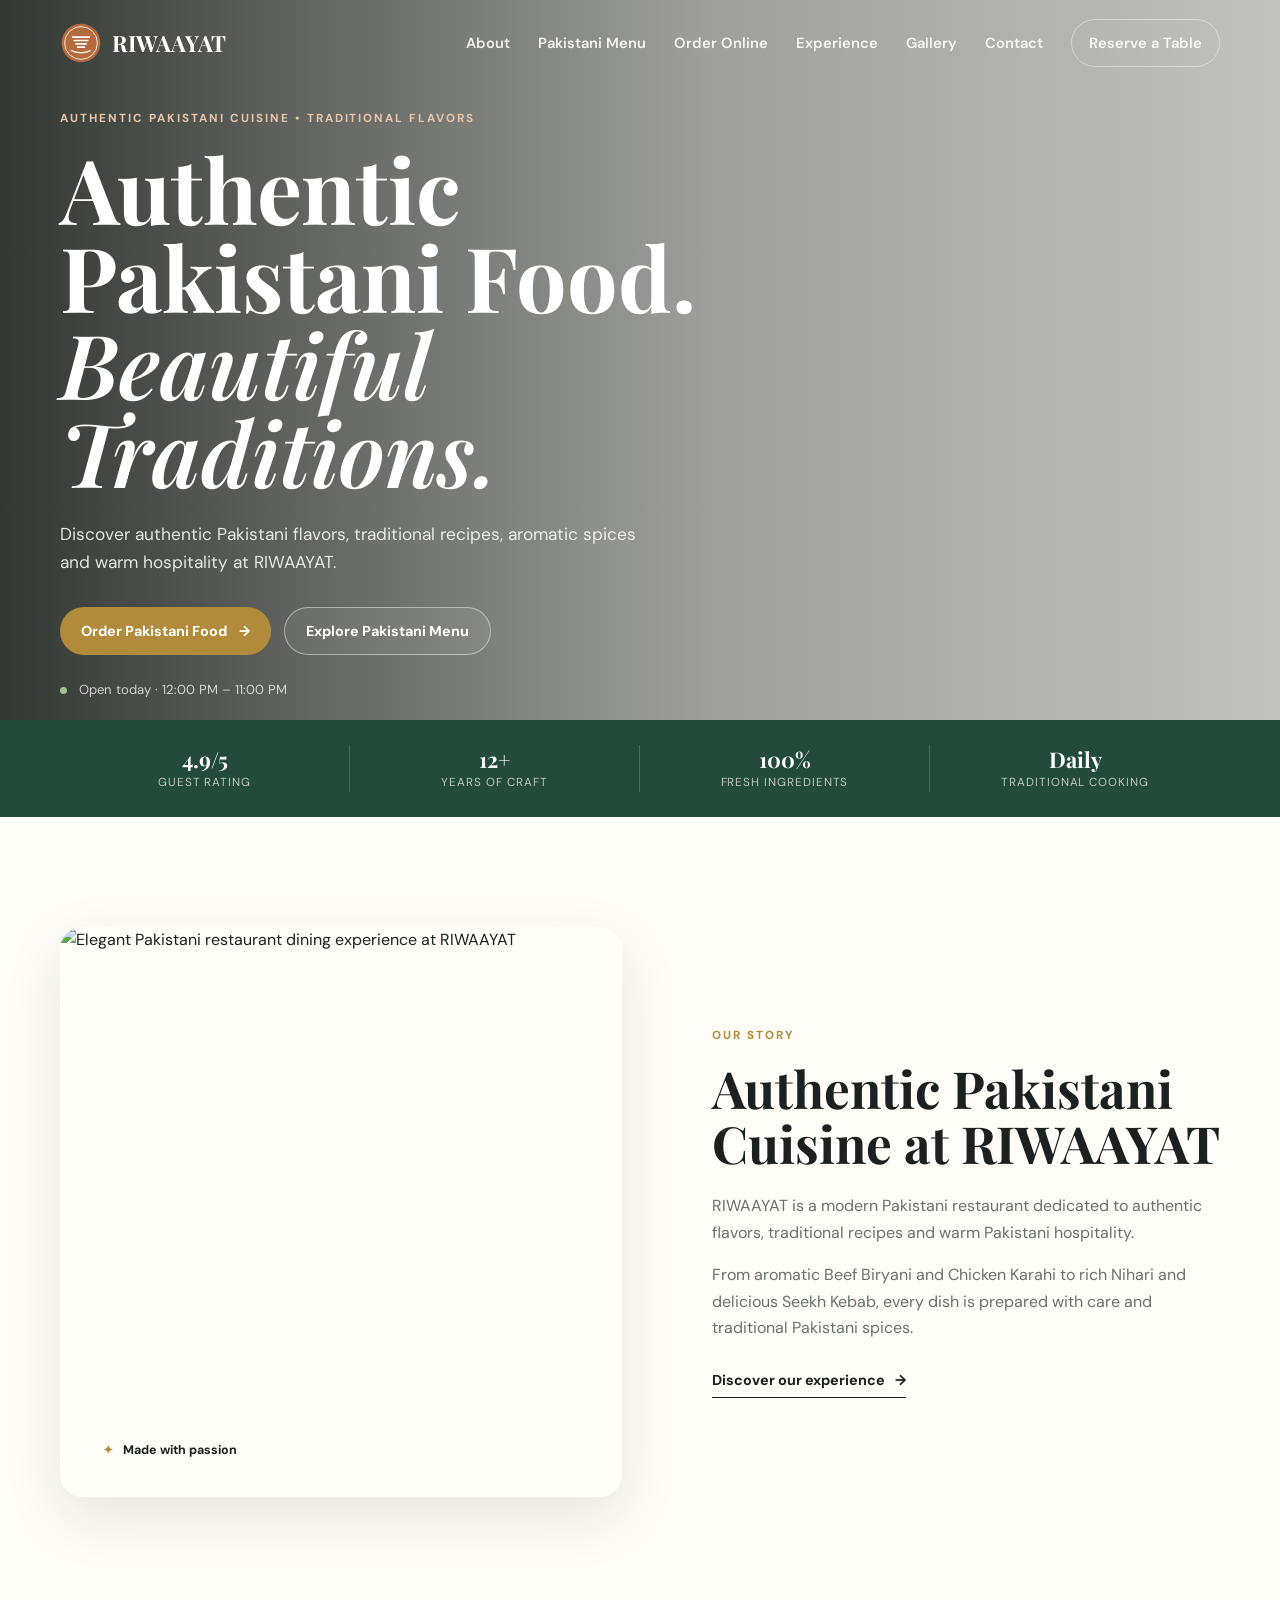
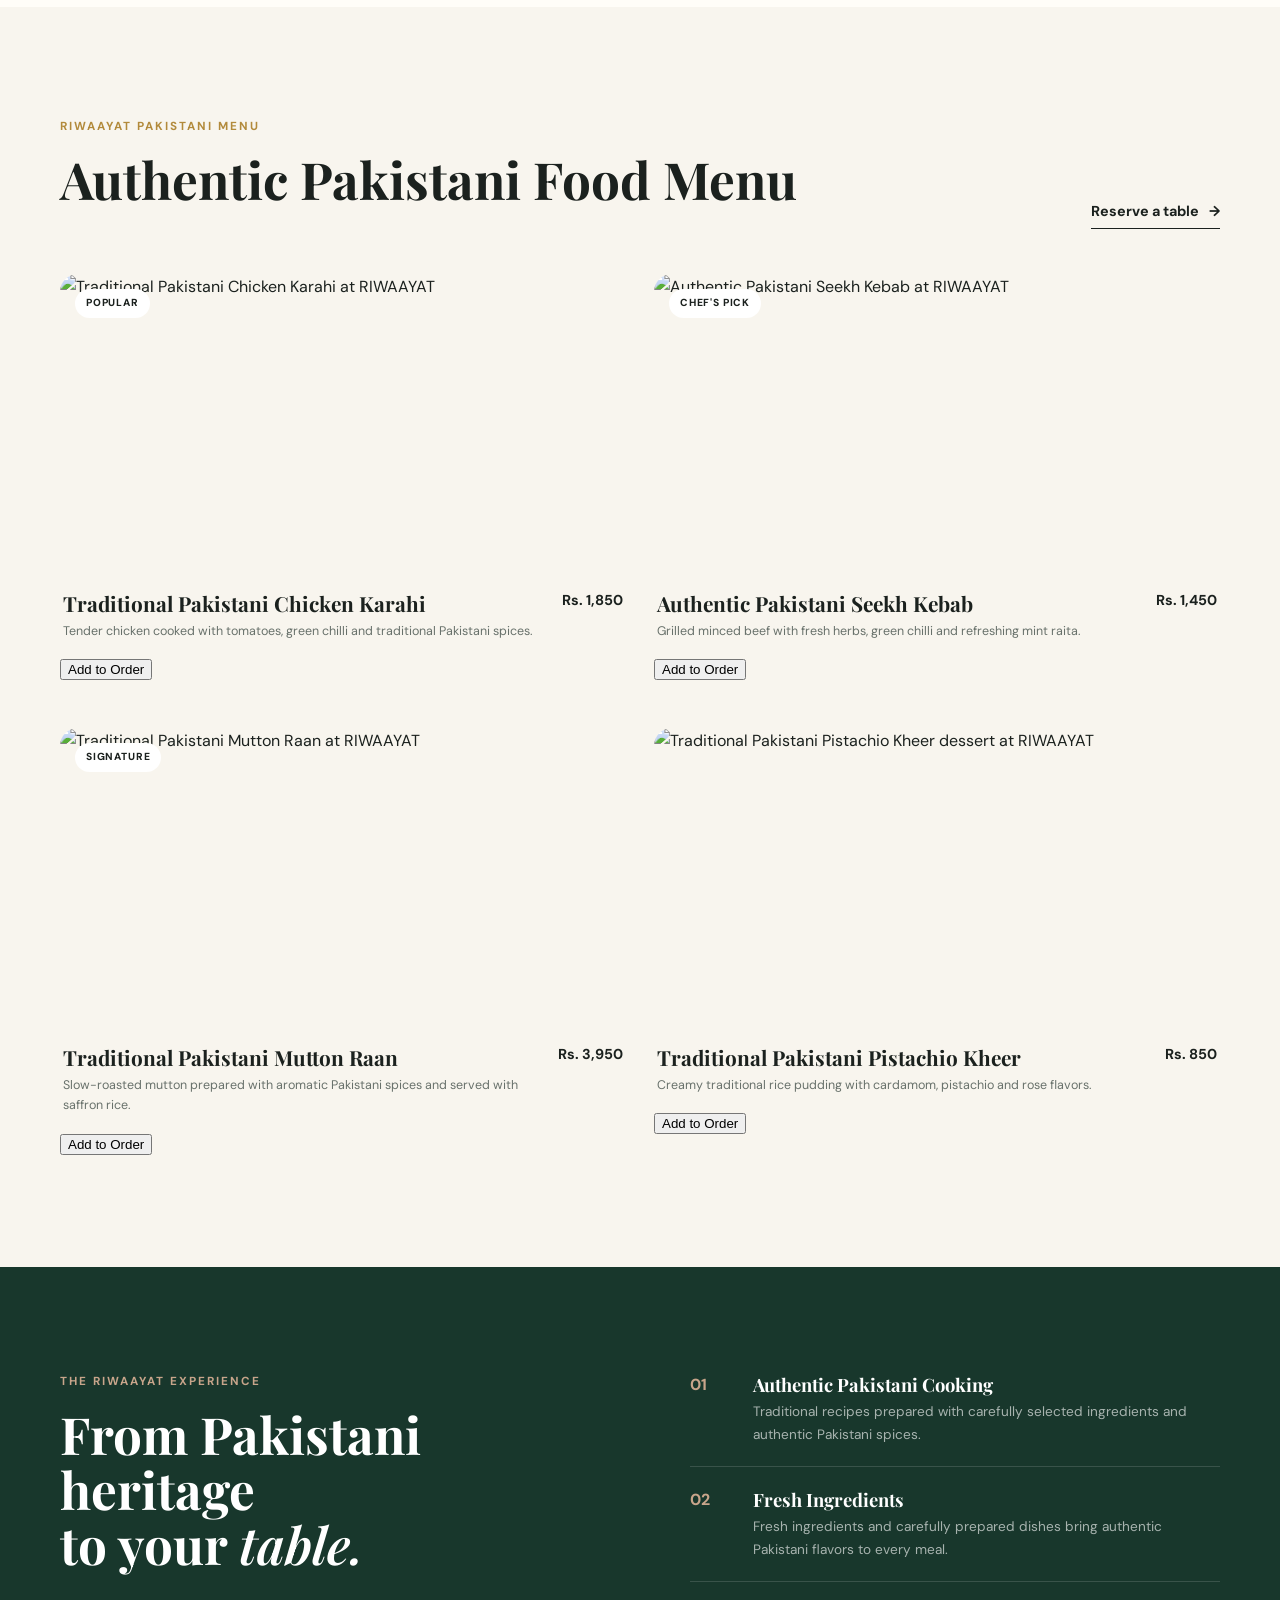
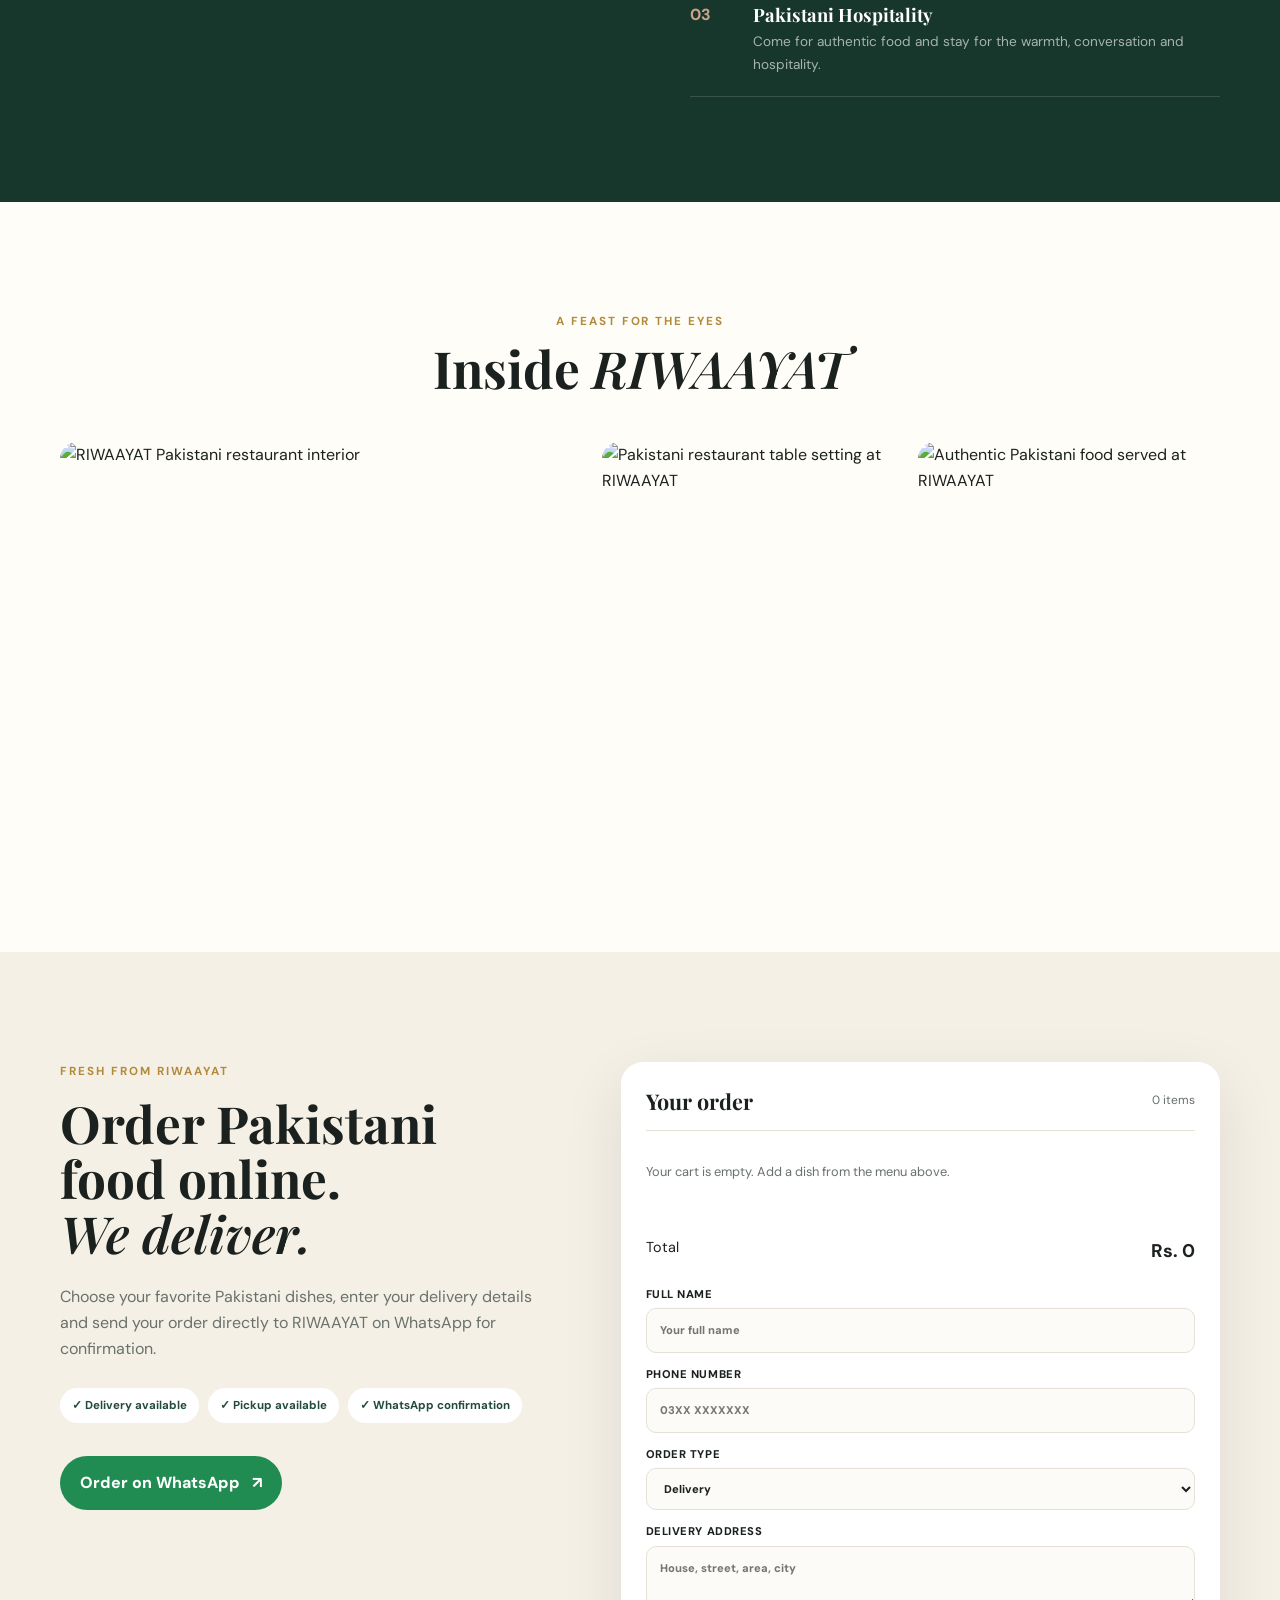
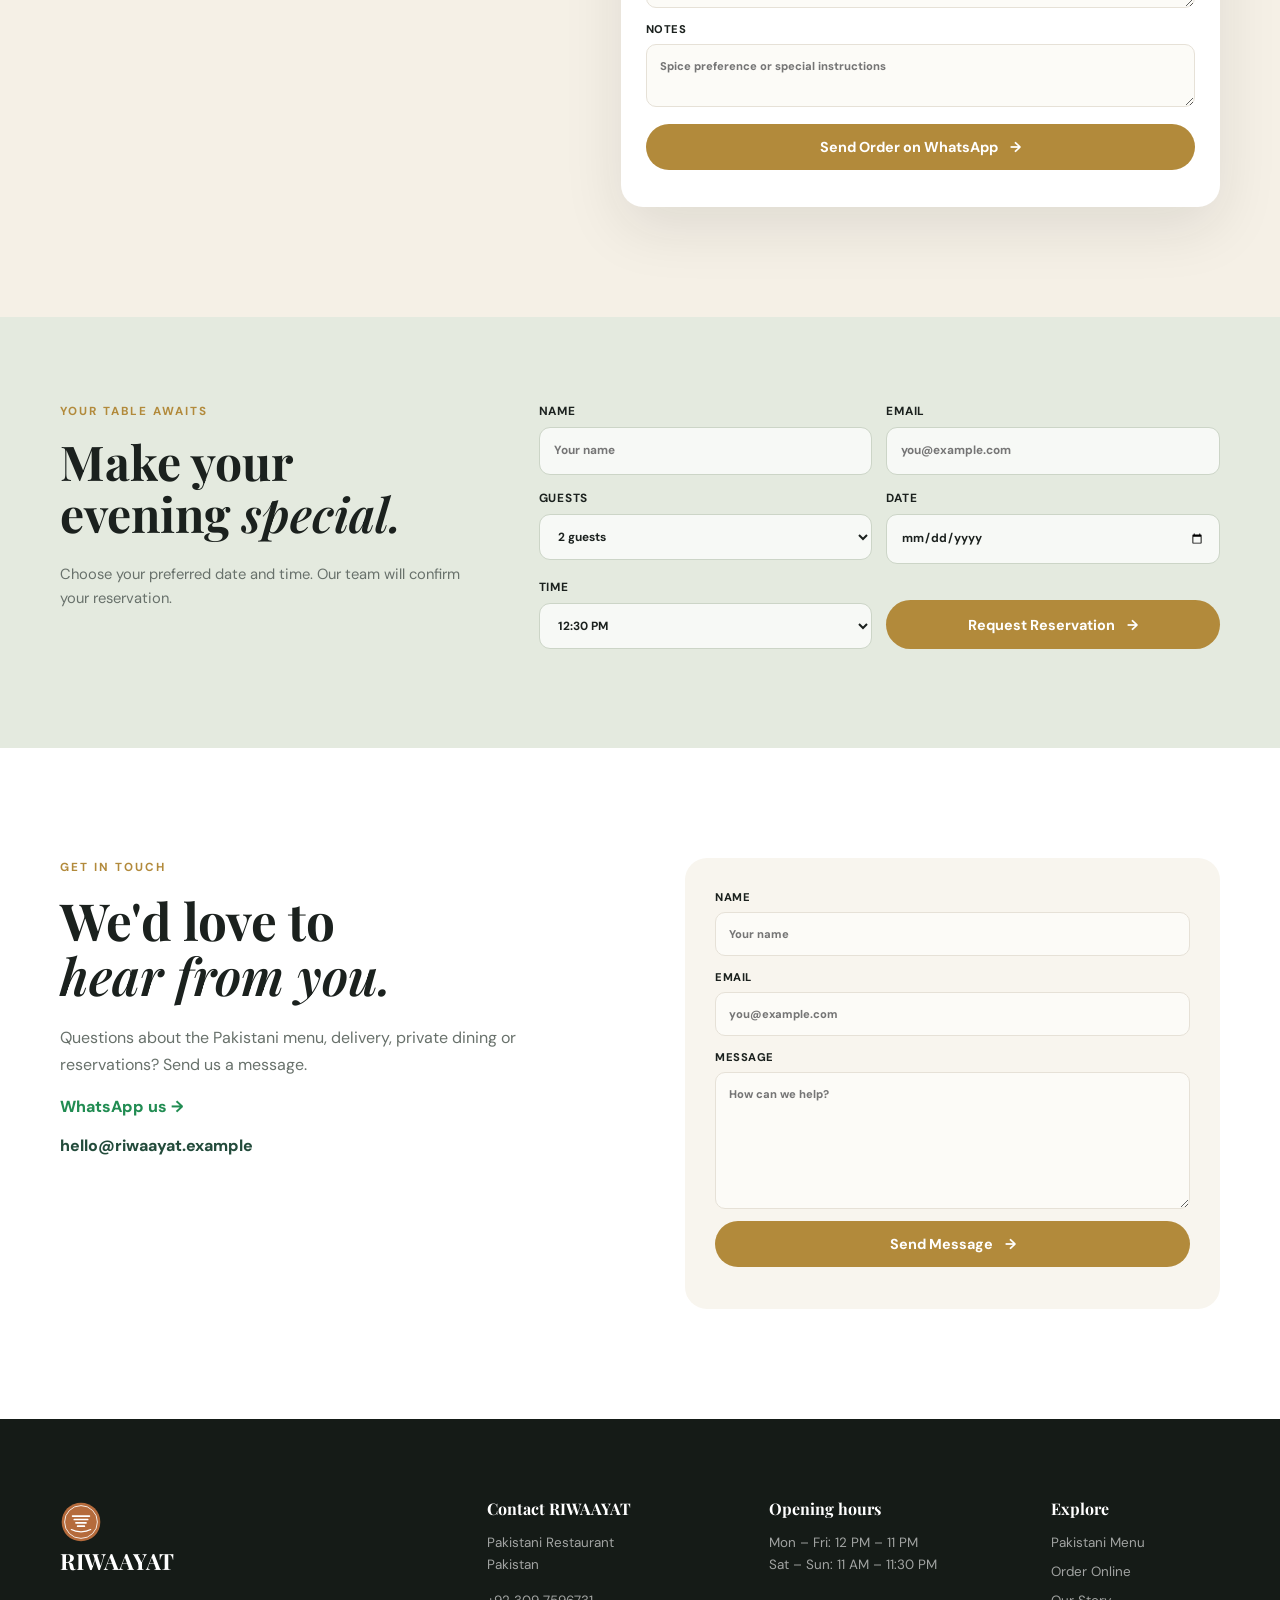
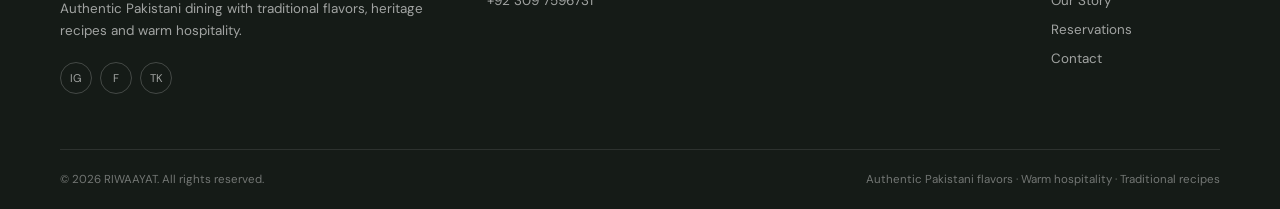
==== commit 453377bf: "Update index.html" ====
--- a/index.html
+++ b/index.html
@@ -2,251 +2,1264 @@
 <html lang="en">
 <head>
   <meta charset="UTF-8">
+
   <meta name="viewport" content="width=device-width, initial-scale=1.0">
-  <title>RIWAAYAT | Modern Pakistani Restaurant</title>
-  <meta name="description" content="RIWAAYAT is a modern Pakistani restaurant serving heritage flavors, contemporary dishes, seasonal ingredients, and warm hospitality. Reserve your table today.">
-  <meta name="keywords" content="Pakistani restaurant, Pakistani food, desi cuisine, fine dining, restaurant, dinner, lunch, reservations">
+
+  <title>RIWAAYAT | Authentic Pakistani Restaurant & Food</title>
+
+  <meta
+    name="description"
+    content="RIWAAYAT is a Pakistani restaurant serving authentic Beef Biryani, Chicken Karahi, Nihari, Seekh Kebab, Mutton Raan and traditional Pakistani desserts. Order online through WhatsApp."
+  >
+
+  <meta
+    name="keywords"
+    content="RIWAAYAT restaurant, Pakistani restaurant, Pakistani food, Pakistani cuisine, Beef Biryani, Chicken Karahi, Nihari, Seekh Kebab, Mutton Raan, Pakistani desserts, order Pakistani food online"
+  >
+
   <meta name="author" content="RIWAAYAT Restaurant">
+
   <meta name="robots" content="index, follow">
-  <link rel="canonical" href="https://example.com/">
-  <meta property="og:type" content="website">
-  <meta property="og:title" content="RIWAAYAT | Modern Pakistani Restaurant">
-  <meta property="og:description" content="Modern Pakistani dining, heritage flavors, seasonal ingredients, and memorable experiences.">
-  <meta property="og:image" content="https://images.unsplash.com/photo-1552566626-52f8b828add9?auto=format&fit=crop&w=1600&q=85">
-  <meta property="og:url" content="https://example.com/">
+
+  <link
+    rel="canonical"
+    href="https://toobarawal79-dotcom.github.io/riwaayat-restaurant/"
+  >
+
+  <!-- Open Graph SEO -->
+  <meta property="og:type" content="restaurant">
+  <meta property="og:site_name" content="RIWAAYAT">
+  <meta property="og:title" content="RIWAAYAT | Authentic Pakistani Restaurant">
+  <meta
+    property="og:description"
+    content="Enjoy authentic Pakistani cuisine including Beef Biryani, Chicken Karahi, Nihari and Seekh Kebab at RIWAAYAT."
+  >
+  <meta
+    property="og:url"
+    content="https://toobarawal79-dotcom.github.io/riwaayat-restaurant/"
+  >
+  <meta
+    property="og:image"
+    content="https://images.unsplash.com/photo-1504674900247-0877df9cc836?auto=format&fit=crop&w=1600&q=85"
+  >
+
+  <!-- Twitter SEO -->
   <meta name="twitter:card" content="summary_large_image">
+  <meta name="twitter:title" content="RIWAAYAT | Authentic Pakistani Restaurant">
+  <meta
+    name="twitter:description"
+    content="Authentic Pakistani cuisine, traditional recipes and warm hospitality at RIWAAYAT."
+  >
+  <meta
+    name="twitter:image"
+    content="https://images.unsplash.com/photo-1504674900247-0877df9cc836?auto=format&fit=crop&w=1600&q=85"
+  >
+
+  <!-- Favicon -->
   <link rel="icon" href="assets/logo.svg" type="image/svg+xml">
+
+  <!-- Fonts -->
   <link rel="preconnect" href="https://fonts.googleapis.com">
   <link rel="preconnect" href="https://fonts.gstatic.com" crossorigin>
-  <link href="https://fonts.googleapis.com/css2?family=DM+Sans:wght@400;500;600;700&family=Playfair+Display:wght@600;700&display=swap" rel="stylesheet">
+
+  <link
+    href="https://fonts.googleapis.com/css2?family=DM+Sans:wght@400;500;600;700&family=Playfair+Display:wght@600;700&display=swap"
+    rel="stylesheet"
+  >
+
+  <!-- CSS -->
   <link rel="stylesheet" href="css/style.css">
+
+  <!-- Restaurant Structured Data -->
   <script type="application/ld+json">
   {
-    "@context":"https://schema.org",
-    "@type":"Restaurant",
-    "name":"RIWAAYAT",
-    "description":"Modern Pakistani restaurant serving heritage recipes, contemporary specialties and seasonal dishes.",
-    "url":"https://example.com/",
-    "telephone":"+92-300-0000000",
-    "priceRange":"$$",
-    "servesCuisine":["Pakistani","South Asian","Desi"],
-    "acceptsReservations":"True",
-    "openingHoursSpecification":[
-      {"@type":"OpeningHoursSpecification","dayOfWeek":["Monday","Tuesday","Wednesday","Thursday","Friday"],"opens":"12:00","closes":"23:00"},
-      {"@type":"OpeningHoursSpecification","dayOfWeek":["Saturday","Sunday"],"opens":"11:00","closes":"23:30"}
+    "@context": "https://schema.org",
+    "@type": "Restaurant",
+    "name": "RIWAAYAT",
+    "url": "https://toobarawal79-dotcom.github.io/riwaayat-restaurant/",
+    "description": "RIWAAYAT is a Pakistani restaurant serving authentic Pakistani cuisine, traditional recipes and warm hospitality.",
+    "telephone": "+923097596731",
+    "priceRange": "$$",
+    "servesCuisine": [
+      "Pakistani",
+      "South Asian",
+      "Desi"
     ],
-    "address":{"@type":"PostalAddress","streetAddress":"123 Food Street","addressLocality":"Your City","addressCountry":"PK"}
+    "acceptsReservations": true,
+    "hasMenu": "https://toobarawal79-dotcom.github.io/riwaayat-restaurant/#menu",
+    "openingHoursSpecification": [
+      {
+        "@type": "OpeningHoursSpecification",
+        "dayOfWeek": [
+          "Monday",
+          "Tuesday",
+          "Wednesday",
+          "Thursday",
+          "Friday"
+        ],
+        "opens": "12:00",
+        "closes": "23:00"
+      },
+      {
+        "@type": "OpeningHoursSpecification",
+        "dayOfWeek": [
+          "Saturday",
+          "Sunday"
+        ],
+        "opens": "11:00",
+        "closes": "23:30"
+      }
+    ]
   }
   </script>
 </head>
+
 <body>
+
   <a class="skip-link" href="#main">Skip to content</a>
 
+  <!-- HEADER -->
   <header class="site-header" id="top">
+
     <nav class="nav container" aria-label="Main navigation">
-      <a class="brand" href="#top" aria-label="RIWAAYAT home">
-        <img src="assets/logo.svg" alt="" width="42" height="42">
+
+      <a
+        class="brand"
+        href="#top"
+        aria-label="RIWAAYAT Pakistani Restaurant home"
+      >
+        <img
+          src="assets/logo.svg"
+          alt="RIWAAYAT Pakistani Restaurant logo"
+          width="42"
+          height="42"
+        >
         <span>RIWAAYAT</span>
       </a>
-      <button class="menu-toggle" aria-label="Open navigation menu" aria-expanded="false">
-        <span></span><span></span><span></span>
+
+      <button
+        class="menu-toggle"
+        aria-label="Open navigation menu"
+        aria-expanded="false"
+      >
+        <span></span>
+        <span></span>
+        <span></span>
       </button>
+
       <div class="nav-links">
         <a href="#about">About</a>
-        <a href="#menu">Menu</a>
+        <a href="#menu">Pakistani Menu</a>
         <a href="#order">Order Online</a>
         <a href="#experience">Experience</a>
         <a href="#gallery">Gallery</a>
         <a href="#contact-us">Contact</a>
         <a class="nav-cta" href="#reserve">Reserve a Table</a>
       </div>
+
     </nav>
+
   </header>
 
+
   <main id="main">
-    <section class="hero" aria-label="Restaurant introduction">
+
+    <!-- HERO -->
+    <section class="hero" aria-label="RIWAAYAT Pakistani Restaurant">
+
       <div class="hero-overlay"></div>
+
       <div class="container hero-content">
-        <p class="eyebrow">Modern Pakistani • Since 2018</p>
-        <h1>Bold flavors.<br><em>Beautiful traditions.</em></h1>
-        <p class="hero-text">Authentic spices, heritage recipes and contemporary Pakistani favorites—served with the warmth of a modern dining experience.</p>
+
+        <p class="eyebrow">
+          Authentic Pakistani Cuisine • Traditional Flavors
+        </p>
+
+        <h1>
+          Authentic Pakistani Food.
+          <br>
+          <em>Beautiful Traditions.</em>
+        </h1>
+
+        <p class="hero-text">
+          Discover authentic Pakistani flavors, traditional recipes,
+          aromatic spices and warm hospitality at RIWAAYAT.
+        </p>
+
         <div class="hero-actions">
-          <a class="btn btn-primary" href="#reserve">Book a Table <span>→</span></a>
-          <a class="btn btn-ghost" href="#menu">Explore Menu</a>
-        </div>
+
+          <a class="btn btn-primary" href="#order">
+            Order Pakistani Food
+            <span>→</span>
+          </a>
+
+          <a class="btn btn-ghost" href="#menu">
+            Explore Pakistani Menu
+          </a>
+
+        </div>
+
         <div class="hero-note">
           <span class="status-dot"></span>
           Open today · 12:00 PM – 11:00 PM
         </div>
-      </div>
+
+      </div>
+
     </section>
 
-    <section class="trust-strip" aria-label="Restaurant highlights">
+
+    <!-- TRUST -->
+    <section
+      class="trust-strip"
+      aria-label="RIWAAYAT restaurant highlights"
+    >
+
       <div class="container trust-grid">
-        <div><strong>4.9/5</strong><span>Guest rating</span></div>
-        <div><strong>12+</strong><span>Years of craft</span></div>
-        <div><strong>100%</strong><span>Fresh ingredients</span></div>
-        <div><strong>Daily</strong><span>Handmade pasta</span></div>
-      </div>
+
+        <div>
+          <strong>4.9/5</strong>
+          <span>Guest rating</span>
+        </div>
+
+        <div>
+          <strong>12+</strong>
+          <span>Years of craft</span>
+        </div>
+
+        <div>
+          <strong>100%</strong>
+          <span>Fresh ingredients</span>
+        </div>
+
+        <div>
+          <strong>Daily</strong>
+          <span>Traditional cooking</span>
+        </div>
+
+      </div>
+
     </section>
 
+
+    <!-- ABOUT -->
     <section class="section about" id="about">
+
       <div class="container split">
+
         <div class="image-card">
-          <img src="https://images.unsplash.com/photo-1550966871-3ed3cdb5ed0c?auto=format&fit=crop&w=1000&q=85" alt="Warmly lit restaurant dining room" loading="lazy">
-          <div class="image-badge"><span>✦</span> Made with passion</div>
-        </div>
+
+          <img
+            src="https://images.unsplash.com/photo-1550966871-3ed3cdb5ed0c?auto=format&fit=crop&w=1000&q=85"
+            alt="Elegant Pakistani restaurant dining experience at RIWAAYAT"
+            loading="lazy"
+          >
+
+          <div class="image-badge">
+            <span>✦</span>
+            Made with passion
+          </div>
+
+        </div>
+
+
         <div class="section-copy">
-          <p class="eyebrow">Our story</p>
-          <h2>A table made for <em>mehfil.</em></h2>
-          <p>RIWAAYAT brings the spirit of a relaxed Italian trattoria into a contemporary dining room. Our kitchen follows the seasons, working with local producers whenever possible and making our pasta fresh every day.</p>
-          <p>From a quick lunch to a long dinner with friends, every detail is designed to make you feel at home.</p>
-          <a class="text-link" href="#experience">Discover our experience <span>→</span></a>
-        </div>
-      </div>
+
+          <p class="eyebrow">
+            Our story
+          </p>
+
+          <h2>
+            Authentic Pakistani Cuisine at RIWAAYAT
+          </h2>
+
+          <p>
+            RIWAAYAT is a modern Pakistani restaurant dedicated to
+            authentic flavors, traditional recipes and warm Pakistani
+            hospitality.
+          </p>
+
+          <p>
+            From aromatic Beef Biryani and Chicken Karahi to rich Nihari
+            and delicious Seekh Kebab, every dish is prepared with care
+            and traditional Pakistani spices.
+          </p>
+
+          <a class="text-link" href="#experience">
+            Discover our experience
+            <span>→</span>
+          </a>
+
+        </div>
+
+      </div>
+
     </section>
 
-    <section class="section menu-section" id="menu">
+
+    <!-- MENU -->
+    <section
+      class="section menu-section"
+      id="menu"
+      aria-labelledby="menu-title"
+    >
+
       <div class="container">
+
         <div class="section-heading">
+
           <div>
-            <p class="eyebrow">Taste the difference</p>
-            <h2>Chef's <em>favorites</em></h2>
+
+            <p class="eyebrow">
+              RIWAAYAT Pakistani Menu
+            </p>
+
+            <h2 id="menu-title">
+              Authentic Pakistani Food Menu
+            </h2>
+
           </div>
-          <a class="text-link" href="#reserve">Reserve a table <span>→</span></a>
-        </div>
+
+          <a class="text-link" href="#reserve">
+            Reserve a table
+            <span>→</span>
+          </a>
+
+        </div>
+
+
         <div class="menu-grid">
+
+
+          <!-- CHICKEN KARAHI -->
           <article class="dish">
-            <div class="dish-image"><img src="https://images.unsplash.com/photo-1473093295043-cdd812d0e601?auto=format&fit=crop&w=800&q=85" alt="Fresh pasta with herbs" loading="lazy"><span class="dish-tag">Popular</span></div>
-            <div class="dish-info"><div><h3>Smoked Chicken Karahi</h3><p>Charcoal chicken · tomato · green chilli · house spices</p></div><strong>Rs. 1,850</strong></div><button class="add-order" data-item="Smoked Chicken Karahi" data-price="1850">Add to Order</button></article>
+
+            <div class="dish-image">
+
+              <img
+                src="https://images.unsplash.com/photo-1473093295043-cdd812d0e601?auto=format&fit=crop&w=800&q=85"
+                alt="Traditional Pakistani Chicken Karahi at RIWAAYAT"
+                loading="lazy"
+              >
+
+              <span class="dish-tag">
+                Popular
+              </span>
+
+            </div>
+
+            <div class="dish-info">
+
+              <div>
+
+                <h3>
+                  Traditional Pakistani Chicken Karahi
+                </h3>
+
+                <p>
+                  Tender chicken cooked with tomatoes, green chilli
+                  and traditional Pakistani spices.
+                </p>
+
+              </div>
+
+              <strong>
+                Rs. 1,850
+              </strong>
+
+            </div>
+
+            <button
+              class="add-order"
+              data-item="Traditional Pakistani Chicken Karahi"
+              data-price="1850"
+            >
+              Add to Order
+            </button>
+
+          </article>
+
+
+          <!-- SEEKH KEBAB -->
           <article class="dish">
-            <div class="dish-image"><img src="https://images.unsplash.com/photo-1574071318508-1cdbab80d002?auto=format&fit=crop&w=800&q=85" alt="Wood-fired pizza with fresh toppings" loading="lazy"><span class="dish-tag">Chef's pick</span></div>
-            <div class="dish-info"><div><h3>Lahori Seekh Kebab</h3><p>Grilled minced beef · herbs · green chilli · mint raita</p></div><strong>Rs. 1,450</strong></div><button class="add-order" data-item="Lahori Seekh Kebab" data-price="1450">Add to Order</button></article>
+
+            <div class="dish-image">
+
+              <img
+                src="https://images.unsplash.com/photo-1574071318508-1cdbab80d002?auto=format&fit=crop&w=800&q=85"
+                alt="Authentic Pakistani Seekh Kebab at RIWAAYAT"
+                loading="lazy"
+              >
+
+              <span class="dish-tag">
+                Chef's pick
+              </span>
+
+            </div>
+
+            <div class="dish-info">
+
+              <div>
+
+                <h3>
+                  Authentic Pakistani Seekh Kebab
+                </h3>
+
+                <p>
+                  Grilled minced beef with fresh herbs, green chilli
+                  and refreshing mint raita.
+                </p>
+
+              </div>
+
+              <strong>
+                Rs. 1,450
+              </strong>
+
+            </div>
+
+            <button
+              class="add-order"
+              data-item="Authentic Pakistani Seekh Kebab"
+              data-price="1450"
+            >
+              Add to Order
+            </button>
+
+          </article>
+
+
+          <!-- MUTTON RAAN -->
           <article class="dish">
-            <div class="dish-image"><img src="https://images.unsplash.com/photo-1544025162-d76694265947?auto=format&fit=crop&w=800&q=85" alt="Grilled steak served with vegetables" loading="lazy"><span class="dish-tag">Signature</span></div>
-            <div class="dish-info"><div><h3>Mutton Raan</h3><p>Slow-roasted mutton · aromatic spices · saffron rice</p></div><strong>Rs. 3,950</strong></div><button class="add-order" data-item="Mutton Raan" data-price="3950">Add to Order</button></article>
+
+            <div class="dish-image">
+
+              <img
+                src="https://images.unsplash.com/photo-1544025162-d76694265947?auto=format&fit=crop&w=800&q=85"
+                alt="Traditional Pakistani Mutton Raan at RIWAAYAT"
+                loading="lazy"
+              >
+
+              <span class="dish-tag">
+                Signature
+              </span>
+
+            </div>
+
+            <div class="dish-info">
+
+              <div>
+
+                <h3>
+                  Traditional Pakistani Mutton Raan
+                </h3>
+
+                <p>
+                  Slow-roasted mutton prepared with aromatic Pakistani
+                  spices and served with saffron rice.
+                </p>
+
+              </div>
+
+              <strong>
+                Rs. 3,950
+              </strong>
+
+            </div>
+
+            <button
+              class="add-order"
+              data-item="Traditional Pakistani Mutton Raan"
+              data-price="3950"
+            >
+              Add to Order
+            </button>
+
+          </article>
+
+
+          <!-- PISTACHIO KHEER -->
           <article class="dish">
-            <div class="dish-image"><img src="https://images.unsplash.com/photo-1571877227200-a0d98ea607e9?auto=format&fit=crop&w=800&q=85" alt="Creamy Italian dessert" loading="lazy"></div>
-            <div class="dish-info"><div><h3>Pistachio Kheer</h3><p>Creamy rice pudding · cardamom · pistachio · rose</p></div><strong>Rs. 850</strong></div><button class="add-order" data-item="Pistachio Kheer" data-price="850">Add to Order</button></article>
-        </div>
-      </div>
+
+            <div class="dish-image">
+
+              <img
+                src="https://images.unsplash.com/photo-1571877227200-a0d98ea607e9?auto=format&fit=crop&w=800&q=85"
+                alt="Traditional Pakistani Pistachio Kheer dessert at RIWAAYAT"
+                loading="lazy"
+              >
+
+            </div>
+
+            <div class="dish-info">
+
+              <div>
+
+                <h3>
+                  Traditional Pakistani Pistachio Kheer
+                </h3>
+
+                <p>
+                  Creamy traditional rice pudding with cardamom,
+                  pistachio and rose flavors.
+                </p>
+
+              </div>
+
+              <strong>
+                Rs. 850
+              </strong>
+
+            </div>
+
+            <button
+              class="add-order"
+              data-item="Traditional Pakistani Pistachio Kheer"
+              data-price="850"
+            >
+              Add to Order
+            </button>
+
+          </article>
+
+
+        </div>
+
+      </div>
+
     </section>
 
-    <section class="feature-band" id="experience">
+
+    <!-- EXPERIENCE -->
+    <section
+      class="feature-band"
+      id="experience"
+    >
+
       <div class="container feature-content">
+
         <div>
-          <p class="eyebrow">The RIWAAYAT experience</p>
-          <h2>From our heritage<br>to your <em>table.</em></h2>
-        </div>
+
+          <p class="eyebrow">
+            The RIWAAYAT experience
+          </p>
+
+          <h2>
+            From Pakistani heritage
+            <br>
+            to your <em>table.</em>
+          </h2>
+
+        </div>
+
+
         <div class="feature-list">
-          <div><span>01</span><div><h3>Seasonal Pakistani cooking</h3><p>Our menu changes with the ingredients at their best.</p></div></div>
-          <div><span>02</span><div><h3>Crafted with care</h3><p>Pasta, sauces and desserts are prepared in-house.</p></div></div>
-          <div><span>03</span><div><h3>Pakistani hospitality</h3><p>Come for dinner, stay for the conversation.</p></div></div>
-        </div>
-      </div>
+
+          <div>
+
+            <span>01</span>
+
+            <div>
+
+              <h3>
+                Authentic Pakistani Cooking
+              </h3>
+
+              <p>
+                Traditional recipes prepared with carefully selected
+                ingredients and authentic Pakistani spices.
+              </p>
+
+            </div>
+
+          </div>
+
+
+          <div>
+
+            <span>02</span>
+
+            <div>
+
+              <h3>
+                Fresh Ingredients
+              </h3>
+
+              <p>
+                Fresh ingredients and carefully prepared dishes bring
+                authentic Pakistani flavors to every meal.
+              </p>
+
+            </div>
+
+          </div>
+
+
+          <div>
+
+            <span>03</span>
+
+            <div>
+
+              <h3>
+                Pakistani Hospitality
+              </h3>
+
+              <p>
+                Come for authentic food and stay for the warmth,
+                conversation and hospitality.
+              </p>
+
+            </div>
+
+          </div>
+
+        </div>
+
+      </div>
+
     </section>
 
-    <section class="section gallery-section" id="gallery">
+
+    <!-- GALLERY -->
+    <section
+      class="section gallery-section"
+      id="gallery"
+    >
+
       <div class="container">
+
         <div class="section-heading center">
-          <p class="eyebrow">A feast for the eyes</p>
-          <h2>Inside <em>RIWAAYAT</em></h2>
-        </div>
+
+          <p class="eyebrow">
+            A feast for the eyes
+          </p>
+
+          <h2>
+            Inside <em>RIWAAYAT</em>
+          </h2>
+
+        </div>
+
+
         <div class="gallery-grid">
-          <img class="g-large" src="https://images.unsplash.com/photo-1517248135467-4c7edcad34c4?auto=format&fit=crop&w=1200&q=85" alt="Elegant restaurant interior" loading="lazy">
-          <img src="https://images.unsplash.com/photo-1414235077428-338989a2e8c0?auto=format&fit=crop&w=900&q=85" alt="Restaurant table setting" loading="lazy">
-          <img src="https://images.unsplash.com/photo-1504674900247-0877df9cc836?auto=format&fit=crop&w=900&q=85" alt="Beautifully plated meal" loading="lazy">
-        </div>
-      </div>
+
+          <img
+            class="g-large"
+            src="https://images.unsplash.com/photo-1517248135467-4c7edcad34c4?auto=format&fit=crop&w=1200&q=85"
+            alt="RIWAAYAT Pakistani restaurant interior"
+            loading="lazy"
+          >
+
+          <img
+            src="https://images.unsplash.com/photo-1414235077428-338989a2e8c0?auto=format&fit=crop&w=900&q=85"
+            alt="Pakistani restaurant table setting at RIWAAYAT"
+            loading="lazy"
+          >
+
+          <img
+            src="https://images.unsplash.com/photo-1504674900247-0877df9cc836?auto=format&fit=crop&w=900&q=85"
+            alt="Authentic Pakistani food served at RIWAAYAT"
+            loading="lazy"
+          >
+
+        </div>
+
+      </div>
+
     </section>
 
 
-    <section class="section order-section" id="order">
+    <!-- ONLINE ORDER -->
+    <section
+      class="section order-section"
+      id="order"
+    >
+
       <div class="container order-layout">
+
+
         <div>
-          <p class="eyebrow">Fresh from RIWAAYAT</p>
-          <h2>Order online.<br><em>We deliver.</em></h2>
-          <p class="order-intro">Choose your favorites, add your delivery details, and send your order directly to RIWAAYAT on WhatsApp for confirmation.</p>
+
+          <p class="eyebrow">
+            Fresh from RIWAAYAT
+          </p>
+
+          <h2>
+            Order Pakistani food online.
+            <br>
+            <em>We deliver.</em>
+          </h2>
+
+          <p class="order-intro">
+            Choose your favorite Pakistani dishes, enter your delivery
+            details and send your order directly to RIWAAYAT on WhatsApp
+            for confirmation.
+          </p>
+
+
           <div class="delivery-points">
-            <span>✓ Delivery available</span>
-            <span>✓ Pickup available</span>
-            <span>✓ WhatsApp confirmation</span>
+
+            <span>
+              ✓ Delivery available
+            </span>
+
+            <span>
+              ✓ Pickup available
+            </span>
+
+            <span>
+              ✓ WhatsApp confirmation
+            </span>
+
           </div>
-          <a class="whatsapp-big" id="whatsappOrderLink" href="https://wa.me/923000000000" target="_blank" rel="noopener">Order on WhatsApp <span>↗</span></a>
-        </div>
+
+
+          <a
+            class="whatsapp-big"
+            id="whatsappOrderLink"
+            href="https://wa.me/923097596731"
+            target="_blank"
+            rel="noopener"
+          >
+            Order on WhatsApp
+            <span>↗</span>
+          </a>
+
+        </div>
+
+
         <div class="order-card">
-          <div class="order-card-head"><h3>Your order</h3><span id="cartCount">0 items</span></div>
-          <div id="cartItems" class="cart-items"><p class="empty-cart">Your cart is empty. Add a dish from the menu above.</p></div>
-          <div class="cart-total"><span>Total</span><strong id="cartTotal">Rs. 0</strong></div>
-          <form id="orderForm" class="order-form">
-            <label>Full name<input name="customer" required placeholder="Your name"></label>
-            <label>Phone number<input name="phone" type="tel" required placeholder="+92 3XX XXXXXXX"></label>
-            <label>Order type<select name="orderType" id="orderType"><option value="Delivery">Delivery</option><option value="Pickup">Pickup</option></select></label>
-            <label id="addressWrap">Delivery address<textarea name="address" rows="2" placeholder="House, street, area, city"></textarea></label>
-            <label>Notes<textarea name="notes" rows="2" placeholder="Spice preference or special instructions"></textarea></label>
-            <button class="btn btn-primary" type="submit">Send Order on WhatsApp <span>→</span></button>
-            <p class="form-message" id="orderMessage" role="status"></p>
+
+          <div class="order-card-head">
+
+            <h3>
+              Your order
+            </h3>
+
+            <span id="cartCount">
+              0 items
+            </span>
+
+          </div>
+
+
+          <div
+            id="cartItems"
+            class="cart-items"
+          >
+            <p class="empty-cart">
+              Your cart is empty. Add a dish from the menu above.
+            </p>
+          </div>
+
+
+          <div class="cart-total">
+
+            <span>
+              Total
+            </span>
+
+            <strong id="cartTotal">
+              Rs. 0
+            </strong>
+
+          </div>
+
+
+          <form
+            id="orderForm"
+            class="order-form"
+          >
+
+            <label>
+              Full name
+
+              <input
+                name="customer"
+                required
+                placeholder="Your full name"
+              >
+
+            </label>
+
+
+            <label>
+              Phone number
+
+              <input
+                name="phone"
+                type="tel"
+                required
+                placeholder="03XX XXXXXXX"
+              >
+
+            </label>
+
+
+            <label>
+              Order type
+
+              <select
+                name="orderType"
+                id="orderType"
+              >
+
+                <option value="Delivery">
+                  Delivery
+                </option>
+
+                <option value="Pickup">
+                  Pickup
+                </option>
+
+              </select>
+
+            </label>
+
+
+            <label id="addressWrap">
+
+              Delivery address
+
+              <textarea
+                name="address"
+                rows="2"
+                placeholder="House, street, area, city"
+              ></textarea>
+
+            </label>
+
+
+            <label>
+
+              Notes
+
+              <textarea
+                name="notes"
+                rows="2"
+                placeholder="Spice preference or special instructions"
+              ></textarea>
+
+            </label>
+
+
+            <button
+              class="btn btn-primary"
+              type="submit"
+            >
+              Send Order on WhatsApp
+              <span>→</span>
+            </button>
+
+
+            <p
+              class="form-message"
+              id="orderMessage"
+              role="status"
+            ></p>
+
           </form>
-        </div>
-      </div>
+
+        </div>
+
+      </div>
+
     </section>
 
-    <section class="reserve-section" id="reserve">
+
+    <!-- RESERVATION -->
+    <section
+      class="reserve-section"
+      id="reserve"
+    >
+
       <div class="container reserve-box">
+
         <div>
-          <p class="eyebrow">Your table awaits</p>
-          <h2>Make your evening <em>special.</em></h2>
-          <p>Choose your preferred date and time. Our team will confirm your reservation.</p>
-        </div>
-        <form class="reservation-form" id="reservationForm">
-          <label>Name<input type="text" name="name" placeholder="Your name" required></label>
-          <label>Email<input type="email" name="email" placeholder="you@example.com" required></label>
-          <label>Guests<select name="guests"><option>2 guests</option><option>3 guests</option><option>4 guests</option><option>5 guests</option><option>6+ guests</option></select></label>
-          <label>Date<input type="date" name="date" required></label>
-          <label>Time<select name="time"><option>12:30 PM</option><option>2:00 PM</option><option>7:00 PM</option><option>8:30 PM</option><option>10:00 PM</option></select></label>
-          <button class="btn btn-primary" type="submit">Request Reservation <span>→</span></button>
-          <p class="form-message" role="status"></p>
+
+          <p class="eyebrow">
+            Your table awaits
+          </p>
+
+          <h2>
+            Make your evening
+            <em>special.</em>
+          </h2>
+
+          <p>
+            Choose your preferred date and time.
+            Our team will confirm your reservation.
+          </p>
+
+        </div>
+
+
+        <form
+          class="reservation-form"
+          id="reservationForm"
+        >
+
+          <label>
+            Name
+
+            <input
+              type="text"
+              name="name"
+              placeholder="Your name"
+              required
+            >
+
+          </label>
+
+
+          <label>
+            Email
+
+            <input
+              type="email"
+              name="email"
+              placeholder="you@example.com"
+              required
+            >
+
+          </label>
+
+
+          <label>
+            Guests
+
+            <select name="guests">
+
+              <option>2 guests</option>
+              <option>3 guests</option>
+              <option>4 guests</option>
+              <option>5 guests</option>
+              <option>6+ guests</option>
+
+            </select>
+
+          </label>
+
+
+          <label>
+            Date
+
+            <input
+              type="date"
+              name="date"
+              required
+            >
+
+          </label>
+
+
+          <label>
+            Time
+
+            <select name="time">
+
+              <option>12:30 PM</option>
+              <option>2:00 PM</option>
+              <option>7:00 PM</option>
+              <option>8:30 PM</option>
+              <option>10:00 PM</option>
+
+            </select>
+
+          </label>
+
+
+          <button
+            class="btn btn-primary"
+            type="submit"
+          >
+            Request Reservation
+            <span>→</span>
+          </button>
+
+
+          <p
+            class="form-message"
+            role="status"
+          ></p>
+
         </form>
-      </div>
+
+      </div>
+
     </section>
 
-    <section class="section contact-section" id="contact-us">
+
+    <!-- CONTACT -->
+    <section
+      class="section contact-section"
+      id="contact-us"
+    >
+
       <div class="container contact-grid">
+
         <div>
-          <p class="eyebrow">Get in touch</p>
-          <h2>We'd love to<br><em>hear from you.</em></h2>
-          <p>Questions about the menu, delivery, private dining or reservations? Send us a message.</p>
-          <a class="whatsapp-line" href="https://wa.me/923000000000" target="_blank" rel="noopener">WhatsApp us →</a>
-          <a class="email-line" href="mailto:hello@riwaayat.example">hello@riwaayat.example</a>
-        </div>
-        <form class="contact-form" id="contactForm">
-          <label>Name<input name="name" required placeholder="Your name"></label>
-          <label>Email<input name="email" type="email" required placeholder="you@example.com"></label>
-          <label>Message<textarea name="message" rows="6" required placeholder="How can we help?"></textarea></label>
-          <button class="btn btn-primary" type="submit">Send Message <span>→</span></button>
-          <p class="form-message" id="contactMessage" role="status"></p>
+
+          <p class="eyebrow">
+            Get in touch
+          </p>
+
+          <h2>
+            We'd love to
+            <br>
+            <em>hear from you.</em>
+          </h2>
+
+          <p>
+            Questions about the Pakistani menu, delivery,
+            private dining or reservations? Send us a message.
+          </p>
+
+
+          <a
+            class="whatsapp-line"
+            href="https://wa.me/923097596731"
+            target="_blank"
+            rel="noopener"
+          >
+            WhatsApp us →
+          </a>
+
+
+          <a
+            class="email-line"
+            href="mailto:hello@riwaayat.example"
+          >
+            hello@riwaayat.example
+          </a>
+
+        </div>
+
+
+        <form
+          class="contact-form"
+          id="contactForm"
+        >
+
+          <label>
+            Name
+
+            <input
+              name="name"
+              required
+              placeholder="Your name"
+            >
+
+          </label>
+
+
+          <label>
+            Email
+
+            <input
+              name="email"
+              type="email"
+              required
+              placeholder="you@example.com"
+            >
+
+          </label>
+
+
+          <label>
+
+            Message
+
+            <textarea
+              name="message"
+              rows="6"
+              required
+              placeholder="How can we help?"
+            ></textarea>
+
+          </label>
+
+
+          <button
+            class="btn btn-primary"
+            type="submit"
+          >
+            Send Message
+            <span>→</span>
+          </button>
+
+
+          <p
+            class="form-message"
+            id="contactMessage"
+            role="status"
+          ></p>
+
         </form>
-      </div>
+
+      </div>
+
     </section>
 
   </main>
 
-  <footer class="footer" id="contact">
+
+  <!-- FOOTER -->
+  <footer
+    class="footer"
+    id="contact"
+  >
+
     <div class="container footer-grid">
+
+
       <div class="footer-brand">
-        <a class="brand" href="#top"><img src="assets/logo.svg" alt="" width="42" height="42"><span>RIWAAYAT</span></a>
-        <p>Modern Pakistani dining with heritage flavors and warm hospitality.</p>
-        <div class="socials"><a href="#" aria-label="Instagram">ig</a><a href="#" aria-label="Facebook">f</a><a href="#" aria-label="TikTok">tk</a></div>
-      </div>
-      <div><h3>Visit us</h3><p>123 Food Street<br>Your City, Pakistan</p><a href="tel:+923000000000">+92 300 0000000</a></div>
-      <div><h3>Opening hours</h3><p>Mon – Fri: 12 PM – 11 PM<br>Sat – Sun: 11 AM – 11:30 PM</p></div>
-      <div><h3>Explore</h3><a href="#menu">Menu</a>
-        <a href="#order">Order Online</a><a href="#about">Our Story</a><a href="#reserve">Reservations</a><a href="#contact-us">Contact</a></div>
+
+        <a
+          class="brand"
+          href="#top"
+        >
+
+          <img
+            src="assets/logo.svg"
+            alt="RIWAAYAT Pakistani Restaurant logo"
+            width="42"
+            height="42"
+          >
+
+          <span>
+            RIWAAYAT
+          </span>
+
+        </a>
+
+
+        <p>
+          Authentic Pakistani dining with traditional flavors,
+          heritage recipes and warm hospitality.
+        </p>
+
+
+        <div class="socials">
+
+          <a
+            href="#"
+            aria-label="RIWAAYAT Instagram"
+          >
+            ig
+          </a>
+
+          <a
+            href="#"
+            aria-label="RIWAAYAT Facebook"
+          >
+            f
+          </a>
+
+          <a
+            href="#"
+            aria-label="RIWAAYAT TikTok"
+          >
+            tk
+          </a>
+
+        </div>
+
+      </div>
+
+
+      <div>
+
+        <h3>
+          Contact RIWAAYAT
+        </h3>
+
+        <p>
+          Pakistani Restaurant
+          <br>
+          Pakistan
+        </p>
+
+        <a href="tel:+923097596731">
+          +92 309 7596731
+        </a>
+
+      </div>
+
+
+      <div>
+
+        <h3>
+          Opening hours
+        </h3>
+
+        <p>
+          Mon – Fri: 12 PM – 11 PM
+          <br>
+          Sat – Sun: 11 AM – 11:30 PM
+        </p>
+
+      </div>
+
+
+      <div>
+
+        <h3>
+          Explore
+        </h3>
+
+        <a href="#menu">
+          Pakistani Menu
+        </a>
+
+        <a href="#order">
+          Order Online
+        </a>
+
+        <a href="#about">
+          Our Story
+        </a>
+
+        <a href="#reserve">
+          Reservations
+        </a>
+
+        <a href="#contact-us">
+          Contact
+        </a>
+
+      </div>
+
     </div>
-    <div class="container footer-bottom"><span>© 2026 RIWAAYAT. All rights reserved.</span><span>Heritage flavors · Warm moments · Good company</span></div>
+
+
+    <div class="container footer-bottom">
+
+      <span>
+        © 2026 RIWAAYAT. All rights reserved.
+      </span>
+
+      <span>
+        Authentic Pakistani flavors · Warm hospitality · Traditional recipes
+      </span>
+
+    </div>
+
   </footer>
 
-  <button class="to-top" aria-label="Back to top">↑</button>
+
+  <!-- BACK TO TOP -->
+  <button
+    class="to-top"
+    aria-label="Back to top"
+  >
+    ↑
+  </button>
+
+
+  <!-- JAVASCRIPT -->
   <script src="js/script.js"></script>
+
 </body>
 </html>
